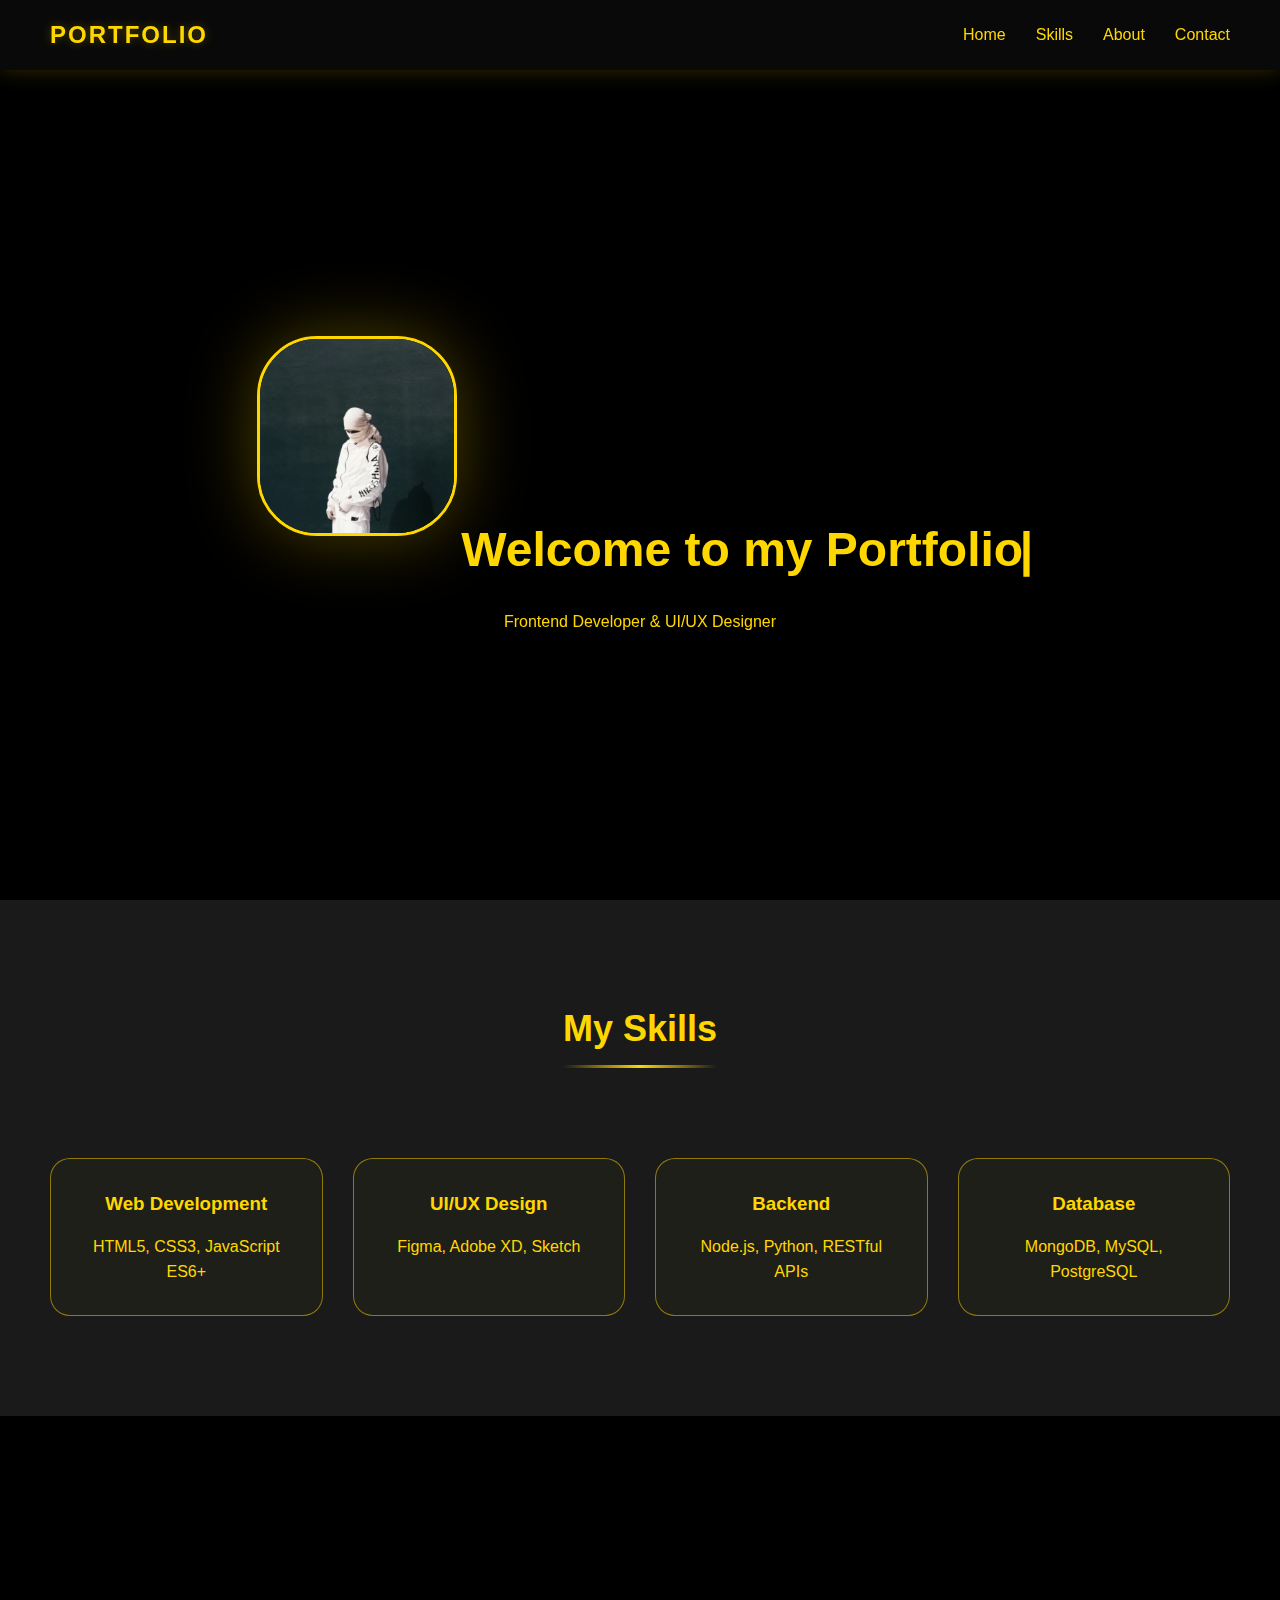
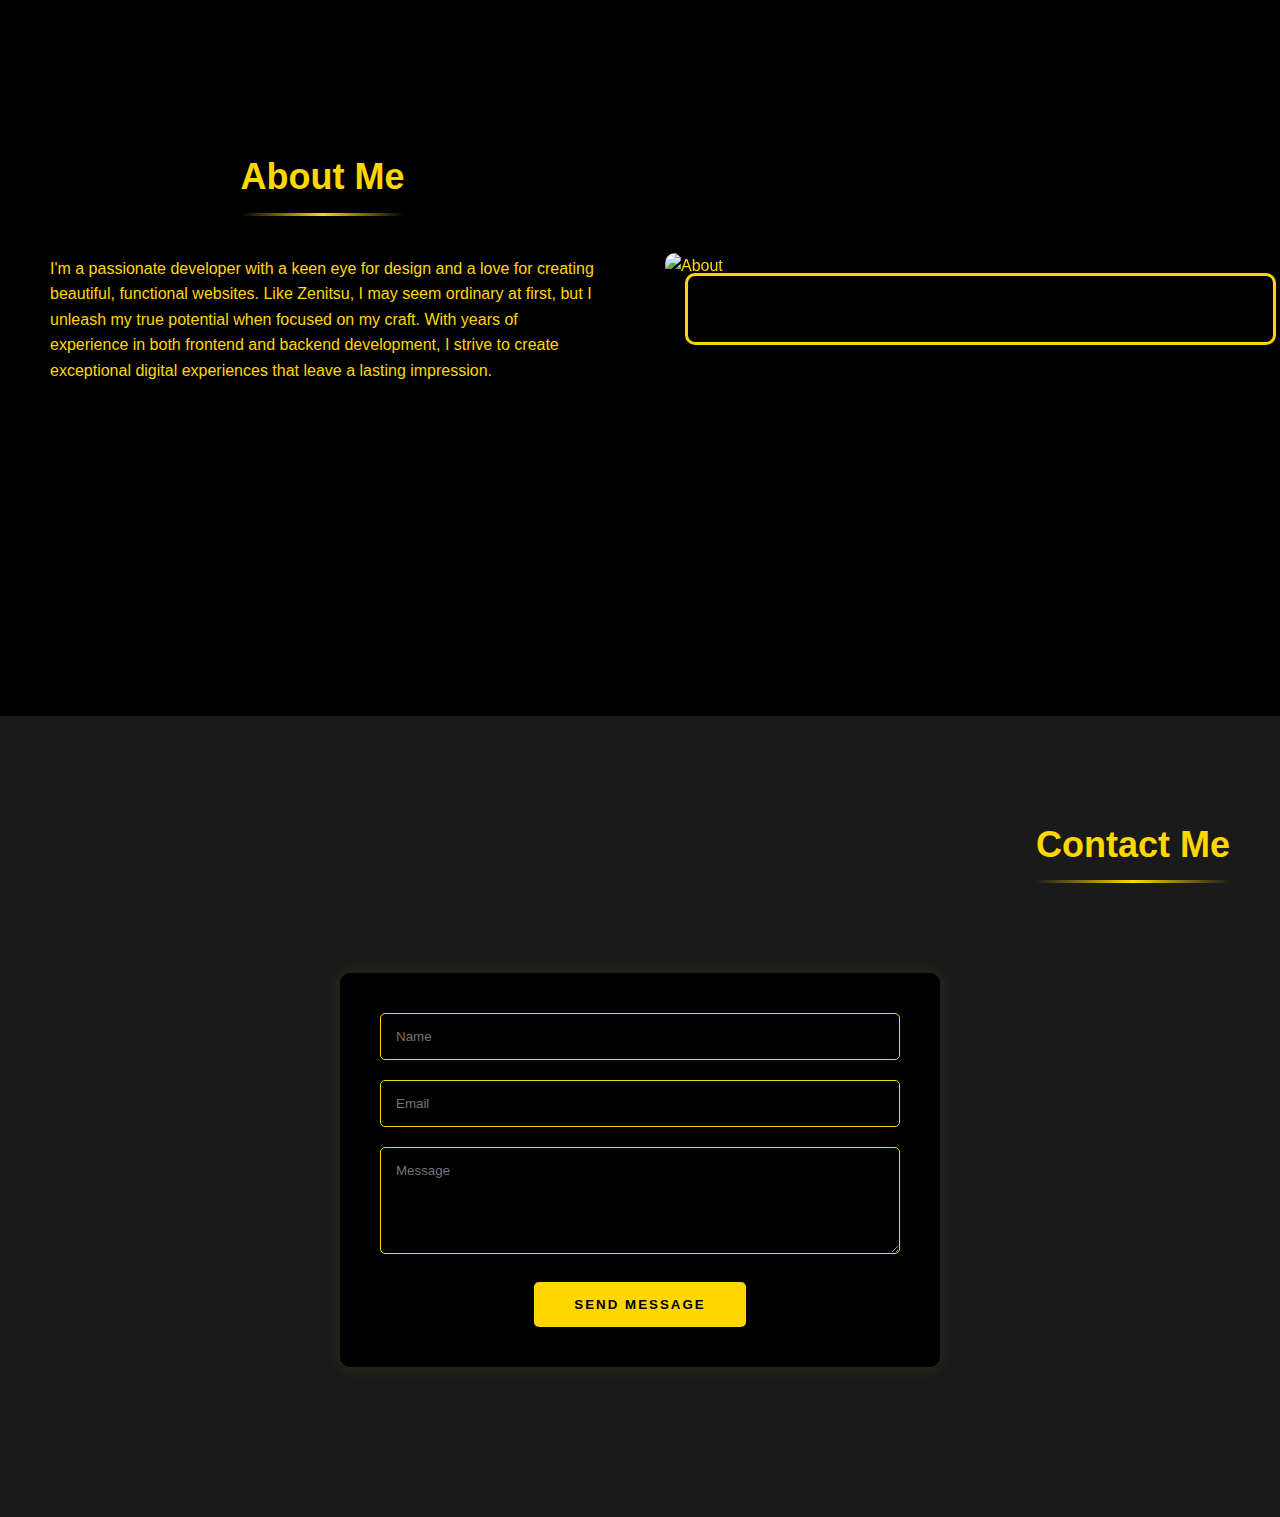
==== index.html @ c3252304 "Update index.html" ====
<!DOCTYPE html>
<html lang="en">
<head>
    <meta charset="UTF-8">
    <meta name="viewport" content="width=device-width, initial-scale=1.0">
    <title>Portfolio | Zenitsu Theme</title>
    <script src="https://cdnjs.cloudflare.com/ajax/libs/gsap/3.12.2/gsap.min.js"></script>
    <script src="https://cdnjs.cloudflare.com/ajax/libs/gsap/3.12.2/ScrollTrigger.min.js"></script>
    <link rel="stylesheet" href="styles.css">
</head>
<body>
    <div class="lightning"></div>
    <div class="particles" id="particles"></div>

    <header>
        <div class="logo">Portfolio</div>
        <nav>
            <a href="#home">Home</a>
            <a href="#skills">Skills</a>
            <a href="#about">About</a>
            <a href="#contact">Contact</a>
        </nav>
    </header>

    <section class="hero" id="home">
        <div class="hero-content">
            <img src="./assets/images/icon.jpg" alt="Profile" class="profile-img">
            <h1 class="typewriter">Welcome to my Portfolio</h1>
            <p>Frontend Developer & UI/UX Designer</p>
        </div>
    </section>

    <section class="skills" id="skills">
        <h2 class="section-title">My Skills</h2>
        <div class="skills-grid">
            <div class="skill-card">
                <h3>Web Development</h3>
                <p>HTML5, CSS3, JavaScript ES6+</p>
            </div>
            <div class="skill-card">
                <h3>UI/UX Design</h3>
                <p>Figma, Adobe XD, Sketch</p>
            </div>
            <div class="skill-card">
                <h3>Backend</h3>
                <p>Node.js, Python, RESTful APIs</p>
            </div>
            <div class="skill-card">
                <h3>Database</h3>
                <p>MongoDB, MySQL, PostgreSQL</p>
            </div>
        </div>
    </section>

    <section class="about" id="about">
        <div class="about-content">
            <h2 class="section-title">About Me</h2>
            <p>I'm a passionate developer with a keen eye for design and a love for creating beautiful, functional websites. Like Zenitsu, I may seem ordinary at first, but I unleash my true potential when focused on my craft. With years of experience in both frontend and backend development, I strive to create exceptional digital experiences that leave a lasting impression.</p>
        </div>
        <div class="about-image">
            <img src="./assets/images/ZGIF.gif" alt="About">
        </div>
    </section>

    <section class="contact" id="contact">
        <h2 class="section-title">Contact Me</h2>
        <div class="contact-form">
            <input type="text" placeholder="Name" required>
            <input type="email" placeholder="Email" required>
            <textarea rows="5" placeholder="Message" required></textarea>
            <button type="submit">Send Message</button>
        </div>
    </section>
    <script src="script.js"></script>
</body>
</html>
---- styles.css ----
:root {
            --primary: #ffd700;
            --secondary: #ffb700;
            --dark: #1a1a1a;
            --darker: #000000;
        }

        * {
            margin: 0;
            padding: 0;
            box-sizing: border-box;
            font-family: 'Arial', sans-serif;
        }

        html {
            scroll-behavior: smooth;
        }

        body {
            background-color: var(--darker);
            color: var(--primary);
            overflow-x: hidden;
            line-height: 1.6;
        }

        /* Lightning effect */
        .lightning {
            position: fixed;
            top: 0;
            left: 0;
            width: 100%;
            height: 100%;
            background-color: rgba(255, 215, 0, 0.1);
            pointer-events: none;
            opacity: 0;
            z-index: 1000;
            animation: lightning 7s infinite;
        }

        @keyframes lightning {
            0%, 100% { opacity: 0; }
            0.1%, 0.3% { opacity: 0.3; }
            0.2% { opacity: 0.7; }
        }

        /* Header */
        header {
            height: 70px;
            padding: 0 50px;
            display: flex;
            align-items: center;
            justify-content: space-between;
            background-color: rgba(26, 26, 26, 0.35);
            position: fixed;
            width: 100%;
            z-index: 100;
            box-shadow: 0 0 20px rgba(255, 215, 0, 0.2);
            backdrop-filter: blur(10px);
        }

        .logo {
            font-size: 24px;
            font-weight: bold;
            text-transform: uppercase;
            letter-spacing: 2px;
            color: var(--primary);
            text-shadow: 0 0 10px rgba(255, 215, 0, 0.3);
        }

        nav {
            display: flex;
            gap: 30px;
        }

        nav a {
            color: var(--primary);
            text-decoration: none;
            position: relative;
            transition: 0.3s;
            font-weight: 500;
        }

        nav a::after {
            content: '';
            position: absolute;
            bottom: -5px;
            left: 0;
            width: 0;
            height: 2px;
            background-color: var(--primary);
            transition: 0.3s;
        }

        nav a:hover::after {
            width: 100%;
        }

        /* Hero Section */
        .hero {
            height: 100vh;
            display: flex;
            align-items: center;
            justify-content: center;
            position: relative;
            overflow: hidden;
            padding-top: 70px;
        }

        .hero-content {
            text-align: center;
            z-index: 2;
        }

        .profile-img {
            width: 200px;
            height: 200px;
            border-radius: 30%;
            border: 3px solid var(--primary);
            margin-bottom: 30px;
            animation: float 3s ease-in-out infinite;
            box-shadow: 0 0 70px rgba(255, 215, 0, 0.3);
        }

        @keyframes float {
            0%, 100% { transform: translateY(0); }
            50% { transform: translateY(-20px); }
        }

        .typewriter {
            font-size: 48px;
            margin-bottom: 20px;
            position: relative;
            display: inline-block;
        }

        .typewriter::after {
            content: '|';
            position: absolute;
            right: -10px;
            animation: blink 0.7s infinite;
        }

        @keyframes blink {
            0%, 100% { opacity: 1; }
            50% { opacity: 0; }
        }

        /* Skills Section */
        .skills {
            padding: 100px 50px;
            background-color: var(--dark);
            position: relative;
        }

        .section-title {
            text-align: center;
            font-size: 36px;
            margin-bottom: 50px;
            position: relative;
            display: inline-block;
            left: 50%;
            transform: translateX(-50%);
        }

        .section-title::after {
            content: '';
            position: absolute;
            bottom: -10px;
            left: 0;
            width: 100%;
            height: 3px;
            background: linear-gradient(90deg, transparent, var(--primary), transparent);
        }

        .skills-grid {
            display: grid;
            grid-template-columns: repeat(auto-fit, minmax(250px, 1fr));
            gap: 30px;
            margin-top: 50px;
        }

        .skill-card {
            background-color: #64641111;
            padding: 30px;
            border: 30px color #64111111;
            border-radius: 20px;
            text-align: center;
            transition: 0.3s;
            cursor: pointer;
            position: relative;
            overflow: hidden;
            border: 1px solid rgba(255, 215, 0, 0.50);
        }

        .skill-card::before {
            content: '';
            position: absolute;
            top: 0;
            left: -100%;
            width: 100%;
            height: 100%;
            background: linear-gradient(90deg, transparent, rgba(255, 215, 0, 0.2), transparent);
            transition: 0.5s;
        }

        .skill-card:hover::before {
            left: 100%;
        }

        .skill-card:hover {
            transform: translateY(-10px);
            box-shadow: 0 10px 20px rgba(255, 215, 0, 0.1);
        }

        .skill-card h3 {
            margin-bottom: 15px;
            color: var(--primary);
        }

        /* About Section */
        .about {
            padding: 100px 50px;
            display: flex;
            align-items: center;
            justify-content: space-between;
            gap: 50px;
            min-height: 100vh;
        }

        .about-content {
            flex: 1;
        }

        .about-image {
            flex: 1;
            position: relative;
            padding: 20px;
        }

        .about-image img {
            width: 100%;
            height: auto;
            position: relative;
            z-index: 2;
            border-radius: 10px;
        }

        .about-image::before {
            content: '';
            position: absolute;
            top: 40px;
            left: 40px;
            width: 100%;
            height: 100%;
            border: 3px solid var(--primary);
            border-radius: 10px;
            z-index: 1;
        }

        /* Contact Section */
        .contact {
            padding: 100px 50px;
            background-color: var(--dark);
            text-align: center;
            position: relative;
        }

        .contact-form {
            max-width: 600px;
            margin: 50px auto;
            background-color: var(--darker);
            padding: 40px;
            border-radius: 10px;
            box-shadow: 0 0 20px rgba(255, 215, 0, 0.1);
        }

        input, textarea {
            width: 100%;
            padding: 15px;
            margin-bottom: 20px;
            background-color: var(--darker);
            border: 1px solid var(--primary);
            color: var(--primary);
            border-radius: 5px;
            transition: 0.3s;
        }

        input:focus, textarea:focus {
            outline: none;
            border-color: var(--secondary);
            box-shadow: 0 0 10px rgba(255, 215, 0, 0.2);
        }

        button {
            padding: 15px 40px;
            background-color: var(--primary);
            color: var(--darker);
            border: none;
            border-radius: 5px;
            cursor: pointer;
            transition: 0.3s;
            font-weight: bold;
            text-transform: uppercase;
            letter-spacing: 2px;
            position: relative;
            overflow: hidden;
        }

        button::before {
            content: '';
            position: absolute;
            top: 0;
            left: -100%;
            width: 100%;
            height: 100%;
            background: linear-gradient(90deg, transparent, rgba(255, 255, 255, 0.2), transparent);
            transition: 0.5s;
        }

        button:hover::before {
            left: 100%;
        }

        button:hover {
            background-color: var(--secondary);
            transform: scale(1.05);
        }

        /* Particle effect */
        .particles {
            position: fixed;
            top: 0;
            left: 0;
            width: 100%;
            height: 100%;
            pointer-events: none;
            z-index: 1;
        }

        .particle {
            position: absolute;
            background-color: var(--primary);
            width: 2px;
            height: 2px;
            border-radius: 50%;
            animation: rise 15s infinite;
            opacity: 0;
        }

        @keyframes rise {
            0% {
                transform: translateY(100vh) scale(0);
                opacity: 0;
            }
            50% {
                opacity: 0.5;
            }
            100% {
                transform: translateY(-100vh) scale(1);
                opacity: 0;
            }
        }

        /* Responsive Design */
        @media (max-width: 768px) {
            .hero-content .typewriter {
                font-size: 32px;
            }

            .about {
                flex-direction: column;
                text-align: center;
            }

            .about-image::before {
                display: none;
            }

            nav {
                display: none;
            }

            .menu-btn {
                display: block;
            }
        }
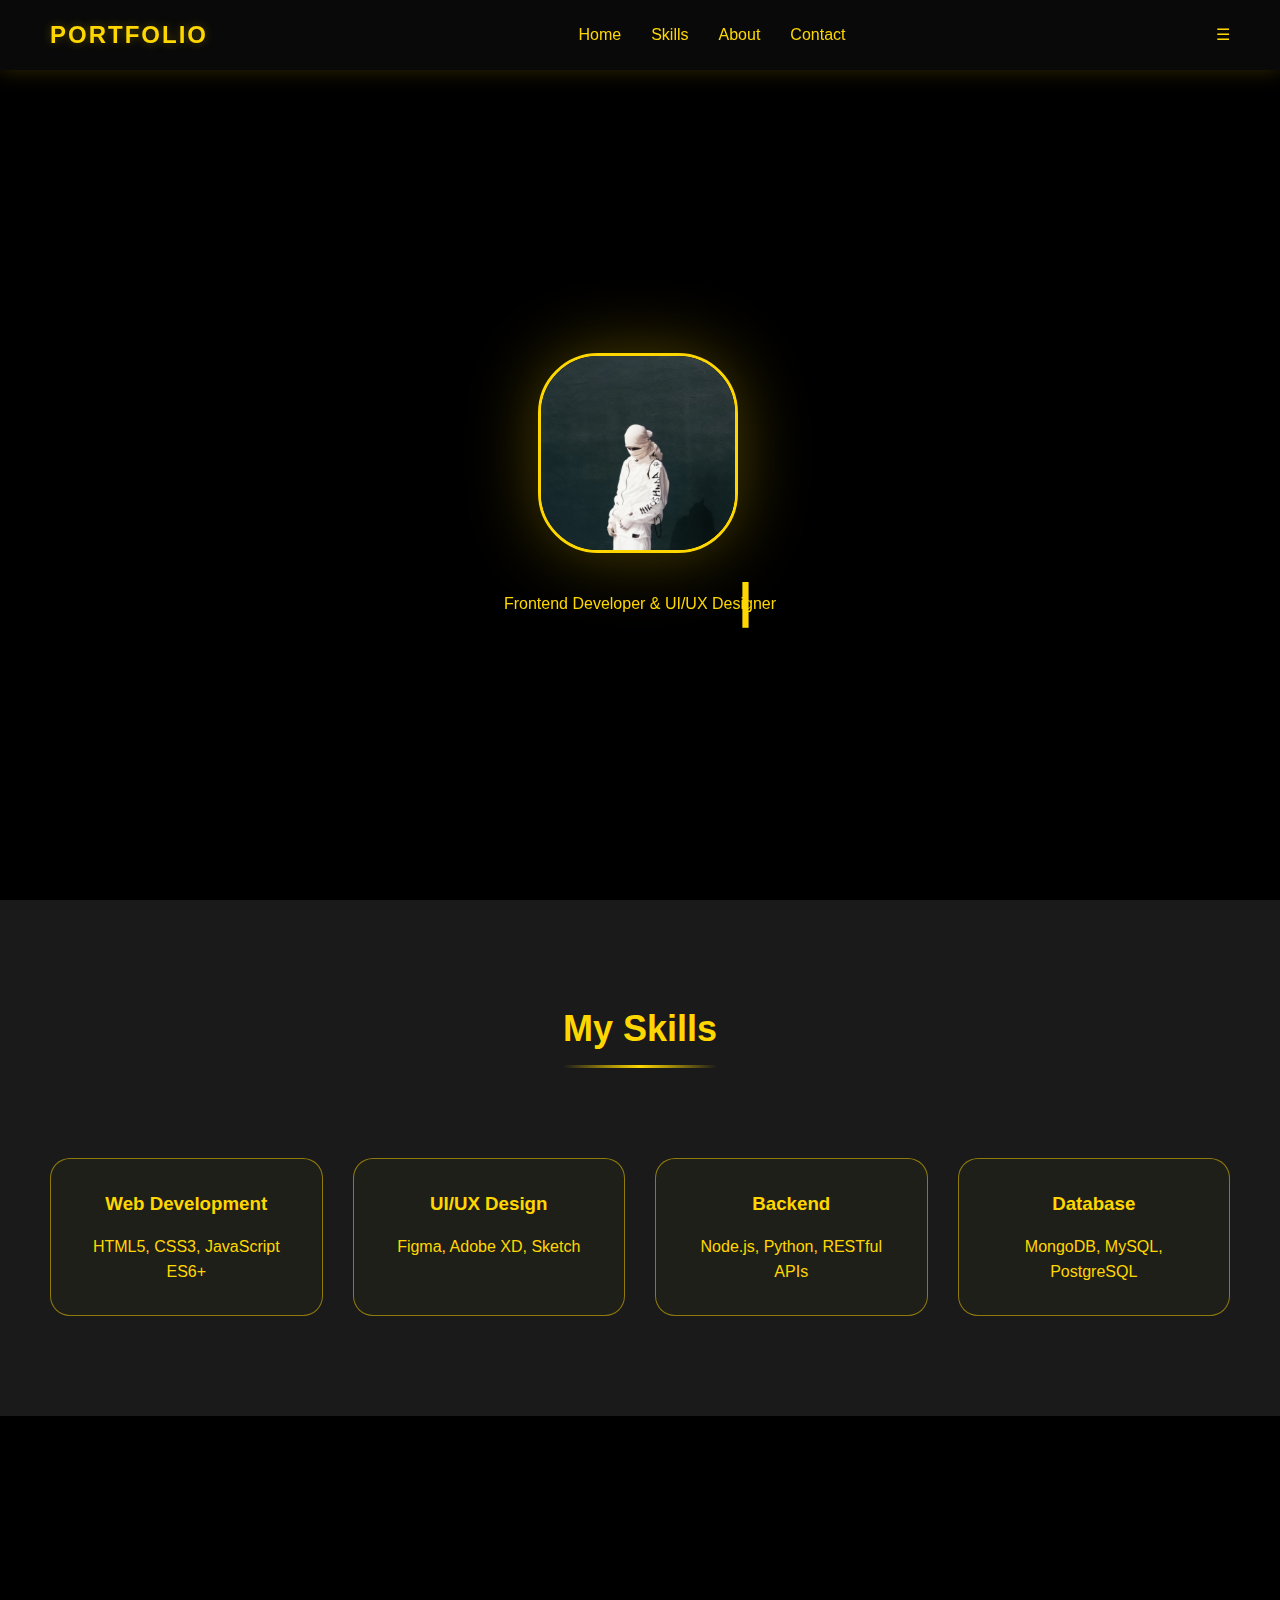
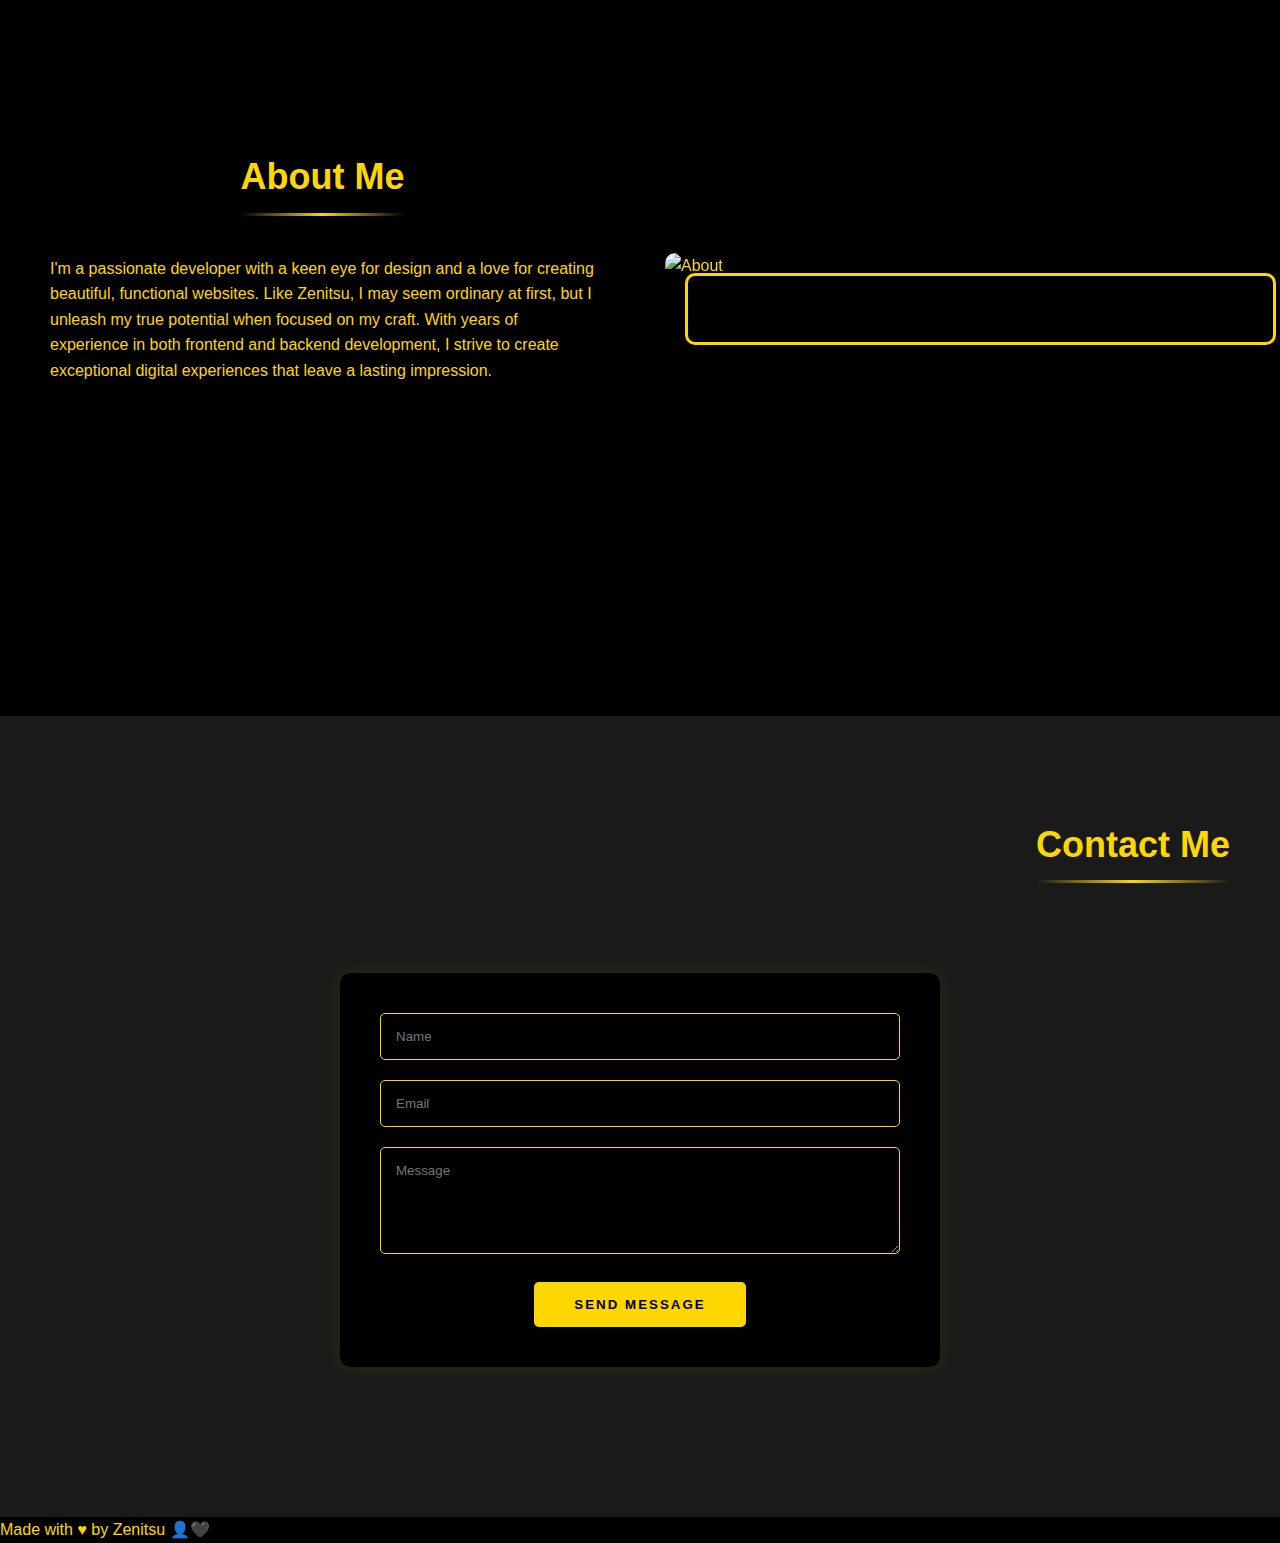
==== commit 510148a5: "Update index.html" ====
--- a/index.html
+++ b/index.html
@@ -20,12 +20,13 @@
             <a href="#about">About</a>
             <a href="#contact">Contact</a>
         </nav>
+        <div class="menu-btn">☰</div>
     </header>
 
     <section class="hero" id="home">
         <div class="hero-content">
             <img src="./assets/images/icon.jpg" alt="Profile" class="profile-img">
-            <h1 class="typewriter">Welcome to my Portfolio</h1>
+            <h1 class="typewriter"></h1>
             <p>Frontend Developer & UI/UX Designer</p>
         </div>
     </section>
@@ -64,13 +65,22 @@
 
     <section class="contact" id="contact">
         <h2 class="section-title">Contact Me</h2>
-        <div class="contact-form">
+        <form class="contact-form">
             <input type="text" placeholder="Name" required>
             <input type="email" placeholder="Email" required>
             <textarea rows="5" placeholder="Message" required></textarea>
             <button type="submit">Send Message</button>
-        </div>
+        </form>
     </section>
+    
+    <footer class="footer">
+    <div class="footer-content">
+        <span>Made with</span>
+        <span class="footer-heart">♥</span>
+        <span>by Zenitsu</span>
+        <span>👤🖤</span>
+    </div>
+</footer>
     <script src="script.js"></script>
 </body>
 </html>
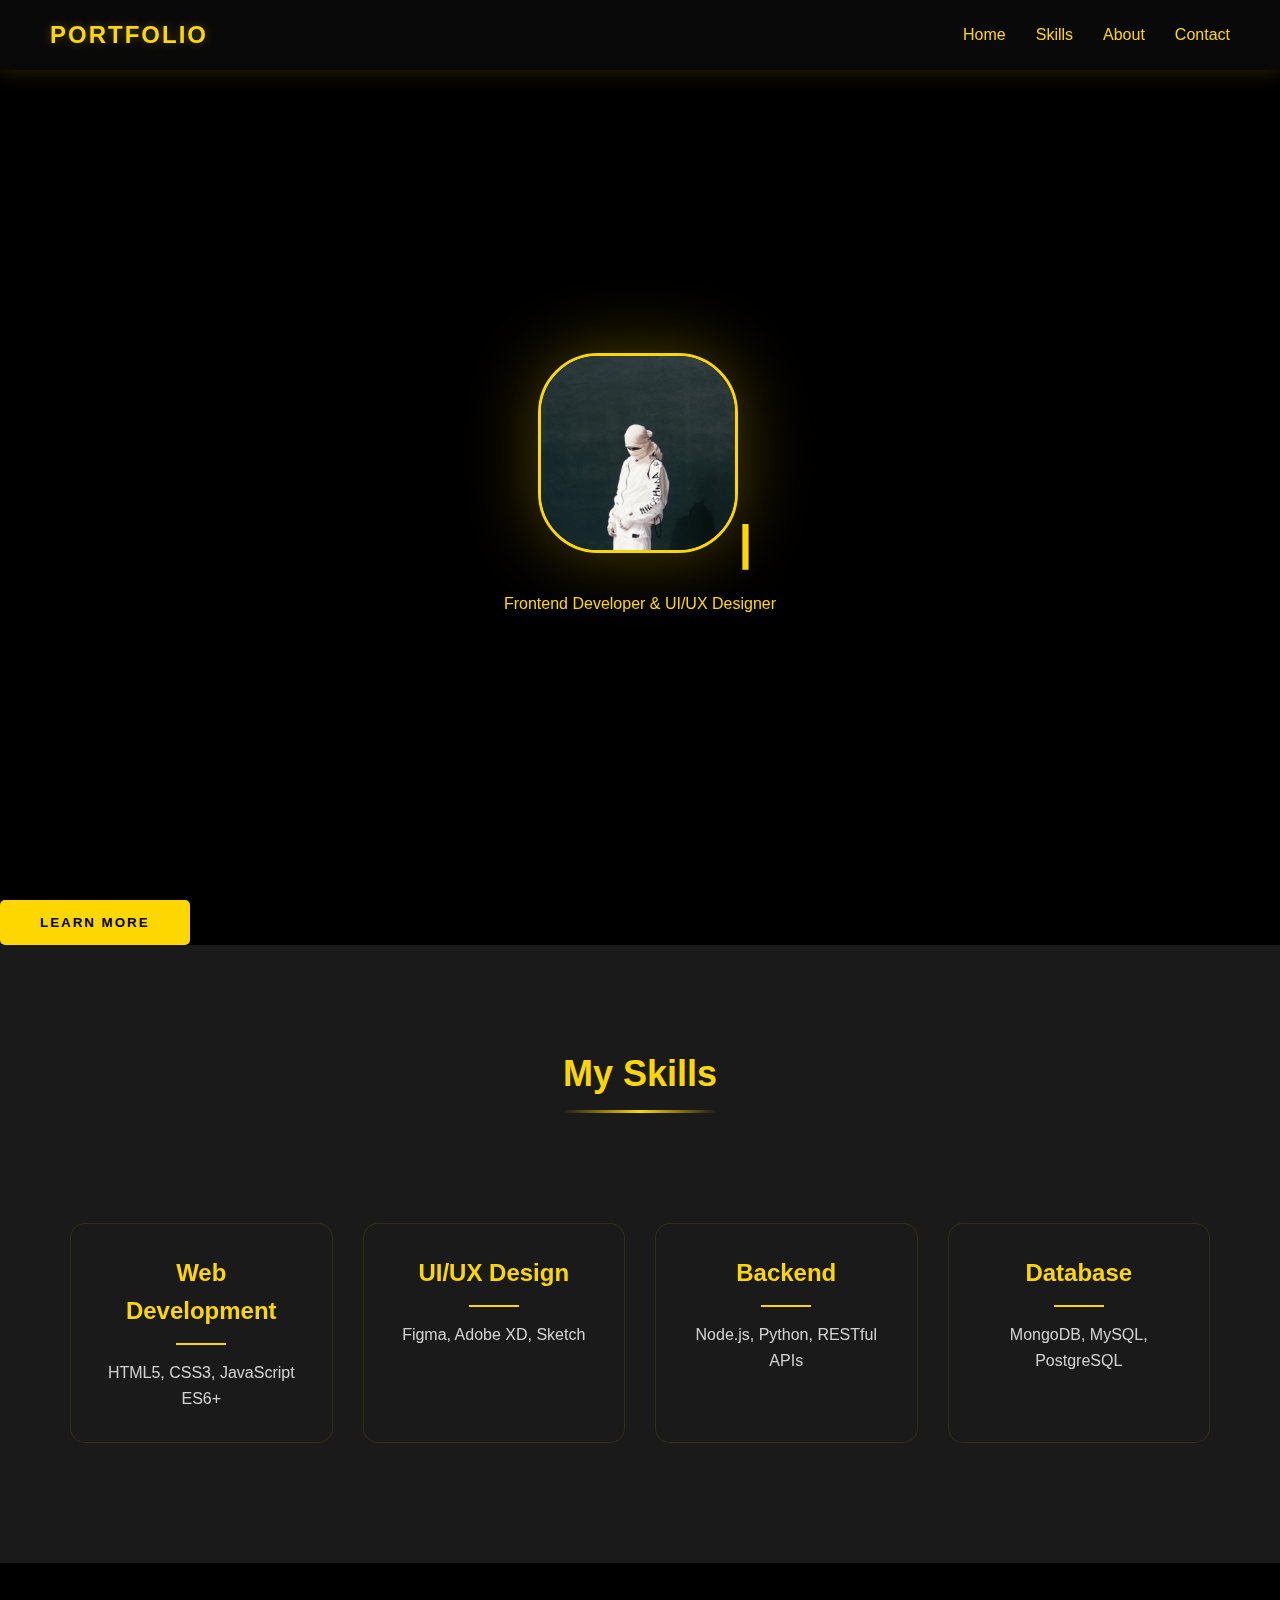
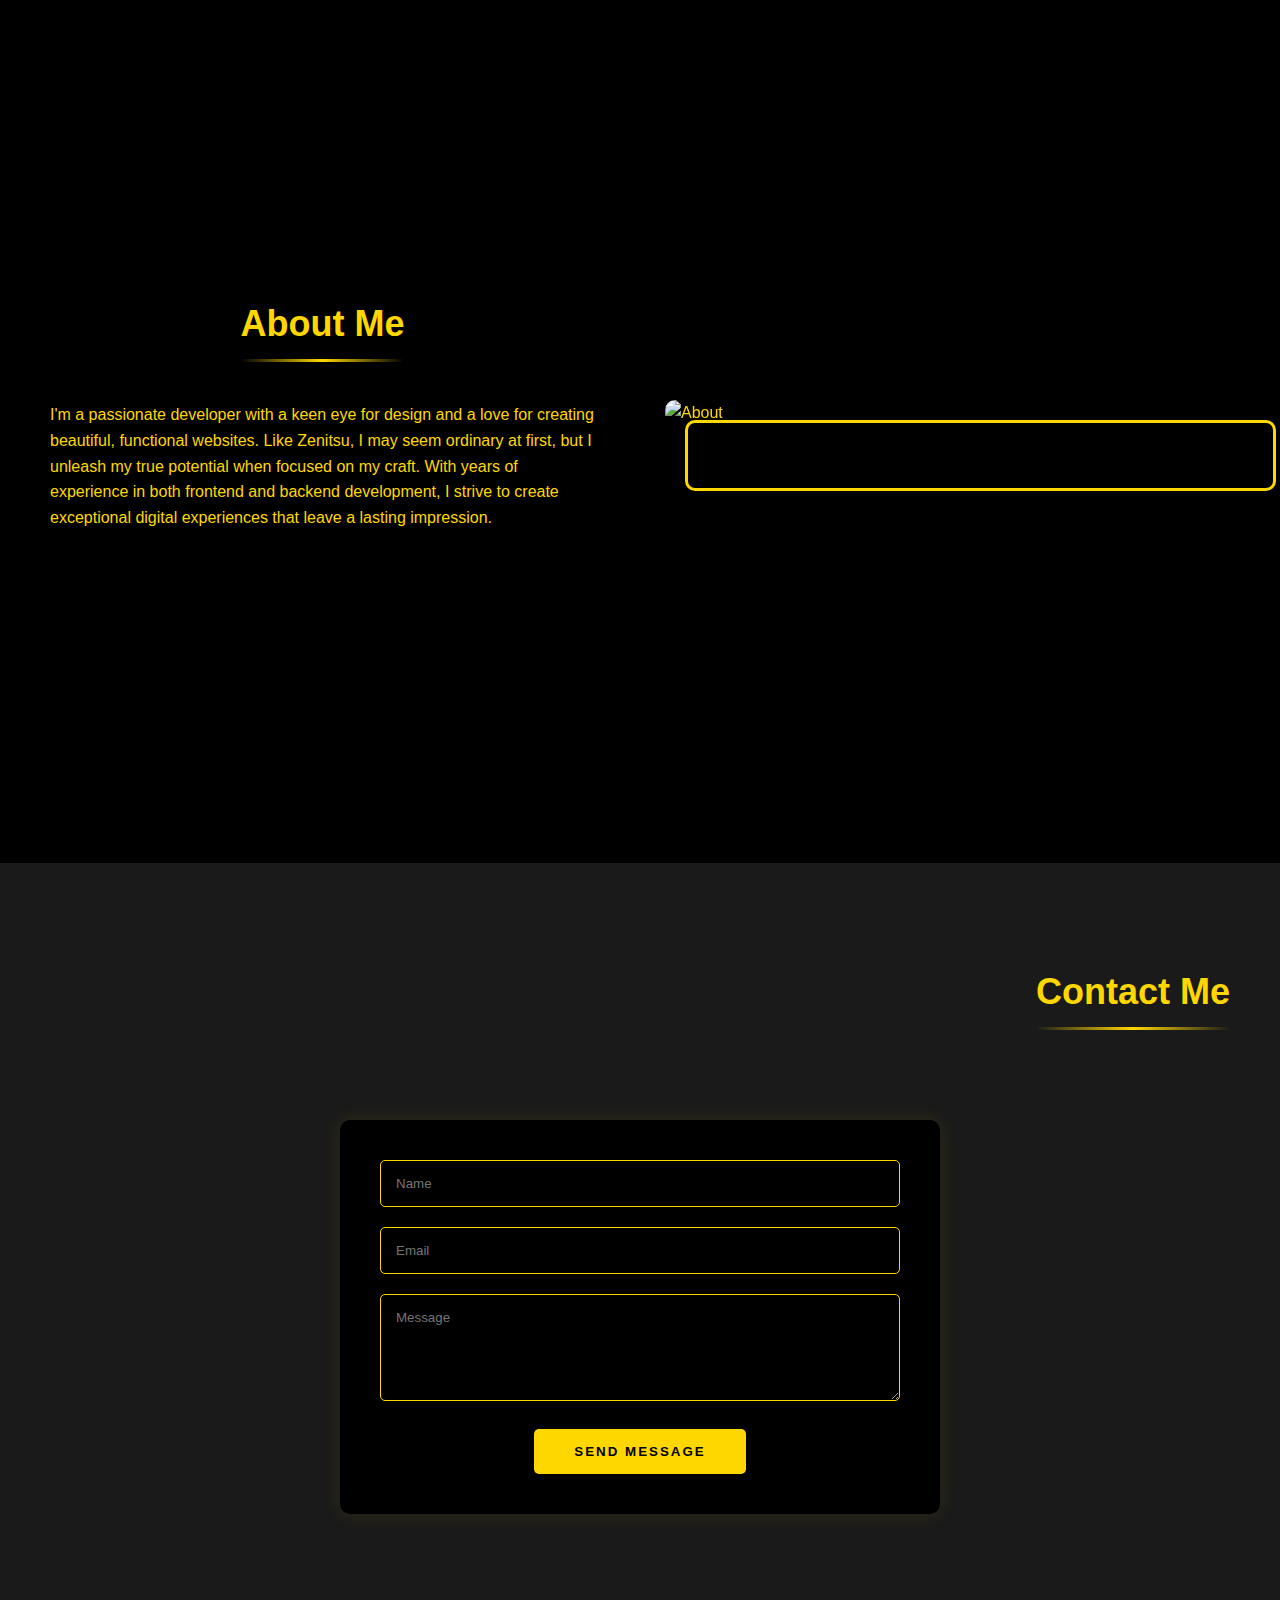
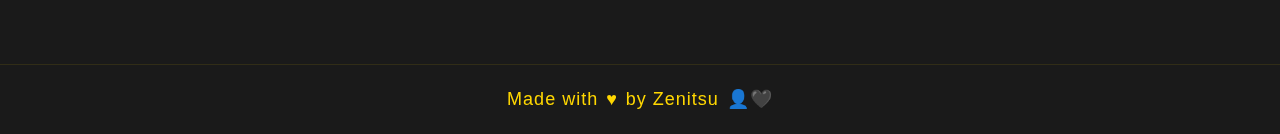
==== commit 35b6caa3: "Update index.html" ====
--- a/index.html
+++ b/index.html
@@ -30,6 +30,8 @@
             <p>Frontend Developer & UI/UX Designer</p>
         </div>
     </section>
+
+<button class="learn-more">Learn More</button>
 
     <section class="skills" id="skills">
         <h2 class="section-title">My Skills</h2>
--- a/styles.css
+++ b/styles.css
@@ -1,4 +1,4 @@
-:root {
+        :root {
             --primary: #ffd700;
             --secondary: #ffb700;
             --dark: #1a1a1a;
@@ -95,6 +95,14 @@
             width: 100%;
         }
 
+        /* Menu Button for Mobile */
+        .menu-btn {
+            display: none;
+            cursor: pointer;
+            font-size: 24px;
+            color: var(--primary);
+        }
+
         /* Hero Section */
         .hero {
             height: 100vh;
@@ -119,6 +127,7 @@
             margin-bottom: 30px;
             animation: float 3s ease-in-out infinite;
             box-shadow: 0 0 70px rgba(255, 215, 0, 0.3);
+            object-fit: cover;
         }
 
         @keyframes float {
@@ -131,6 +140,7 @@
             margin-bottom: 20px;
             position: relative;
             display: inline-block;
+            min-height: 58px;
         }
 
         .typewriter::after {
@@ -172,50 +182,109 @@
             background: linear-gradient(90deg, transparent, var(--primary), transparent);
         }
 
-        .skills-grid {
-            display: grid;
-            grid-template-columns: repeat(auto-fit, minmax(250px, 1fr));
-            gap: 30px;
-            margin-top: 50px;
-        }
-
-        .skill-card {
-            background-color: #64641111;
-            padding: 30px;
-            border: 30px color #64111111;
-            border-radius: 20px;
-            text-align: center;
-            transition: 0.3s;
-            cursor: pointer;
-            position: relative;
-            overflow: hidden;
-            border: 1px solid rgba(255, 215, 0, 0.50);
-        }
-
-        .skill-card::before {
-            content: '';
-            position: absolute;
-            top: 0;
-            left: -100%;
-            width: 100%;
-            height: 100%;
-            background: linear-gradient(90deg, transparent, rgba(255, 215, 0, 0.2), transparent);
-            transition: 0.5s;
-        }
-
-        .skill-card:hover::before {
-            left: 100%;
-        }
-
-        .skill-card:hover {
-            transform: translateY(-10px);
-            box-shadow: 0 10px 20px rgba(255, 215, 0, 0.1);
-        }
-
-        .skill-card h3 {
-            margin-bottom: 15px;
-            color: var(--primary);
-        }
+/* Replace the existing skill cards CSS with this updated version */
+
+.skills-grid {
+    display: grid;
+    grid-template-columns: repeat(auto-fit, minmax(250px, 1fr));
+    gap: 30px;
+    margin-top: 50px;
+    padding: 20px;
+}
+
+.skill-card {
+    background-color: rgba(26, 26, 26, 0.5);
+    padding: 30px;
+    border-radius: 15px;
+    text-align: center;
+    transition: all 0.3s ease;
+    cursor: pointer;
+    position: relative;
+    overflow: hidden;
+    border: 1px solid rgba(255, 215, 0, 0.1);
+    backdrop-filter: blur(5px);
+}
+
+.skill-card::before {
+    content: '';
+    position: absolute;
+    top: 0;
+    left: -100%;
+    width: 100%;
+    height: 100%;
+    background: linear-gradient(
+        90deg,
+        transparent,
+        rgba(255, 215, 0, 0.2),
+        transparent
+    );
+    transition: 0.5s;
+}
+
+.skill-card:hover {
+    transform: translateY(-10px);
+    border-color: var(--primary);
+    box-shadow: 0 10px 20px rgba(255, 215, 0, 0.1),
+                0 0 20px rgba(255, 215, 0, 0.1);
+}
+
+.skill-card:hover::before {
+    left: 100%;
+}
+
+.skill-card h3 {
+    margin-bottom: 15px;
+    color: var(--primary);
+    font-size: 24px;
+    font-weight: bold;
+    position: relative;
+    padding-bottom: 15px;
+}
+
+.skill-card h3::after {
+    content: '';
+    position: absolute;
+    bottom: 0;
+    left: 50%;
+    transform: translateX(-50%);
+    width: 50px;
+    height: 2px;
+    background: var(--primary);
+    transition: width 0.3s ease;
+}
+
+.skill-card:hover h3::after {
+    width: 80px;
+}
+
+.skill-card p {
+    color: #fff;
+    opacity: 0.8;
+    font-size: 16px;
+    line-height: 1.6;
+    margin-top: 10px;
+    transition: opacity 0.3s ease;
+}
+
+.skill-card:hover p {
+    opacity: 1;
+}
+
+/* Add this if you want to improve the spacing in mobile views */
+@media (max-width: 768px) {
+    .skills-grid {
+        padding: 10px;
+        gap: 20px;
+    }
+    
+    .skill-card {
+        padding: 20px;
+    }
+    
+    .skill-card h3 {
+        font-size: 20px;
+    }
+}
 
         /* About Section */
         .about {
@@ -360,16 +429,75 @@
                 opacity: 0;
             }
         }
+        
+        .footer {
+    background-color: var(--dark);
+    padding: 20px 0;
+    text-align: center;
+    position: relative;
+    overflow: hidden;
+    border-top: 1px solid rgba(255, 215, 0, 0.1);
+}
+
+.footer-content {
+    position: relative;
+    z-index: 2;
+    color: var(--primary);
+    font-size: 18px;
+    font-weight: 500;
+    letter-spacing: 1px;
+    display: flex;
+    align-items: center;
+    justify-content: center;
+    gap: 8px;
+}
+
+.footer-content span {
+    display: inline-block;
+}
+
+.footer-heart {
+    color: var(--primary);
+    animation: pulse 1.5s infinite;
+}
+
+@keyframes pulse {
+    0% { transform: scale(1); }
+    50% { transform: scale(1.2); }
+    100% { transform: scale(1); }
+}
+
+.footer::before {
+    content: '';
+    position: absolute;
+    top: 0;
+    left: -100%;
+    width: 100%;
+    height: 2px;
+    background: linear-gradient(90deg, transparent, var(--primary), transparent);
+    animation: footerGlow 5s linear infinite;
+}
+
+@keyframes footerGlow {
+    0% { left: -100%; }
+    100% { left: 100%; }
+}
 
         /* Responsive Design */
         @media (max-width: 768px) {
+            header {
+                padding: 0 20px;
+            }
+
             .hero-content .typewriter {
                 font-size: 32px;
+                min-height: 42px;
             }
 
             .about {
                 flex-direction: column;
                 text-align: center;
+                padding: 50px 20px;
             }
 
             .about-image::before {
@@ -383,4 +511,12 @@
             .menu-btn {
                 display: block;
             }
-        }
+
+            .skills, .contact {
+                padding: 50px 20px;
+            }
+
+            .section-title {
+                font-size: 28px;
+            }
+        }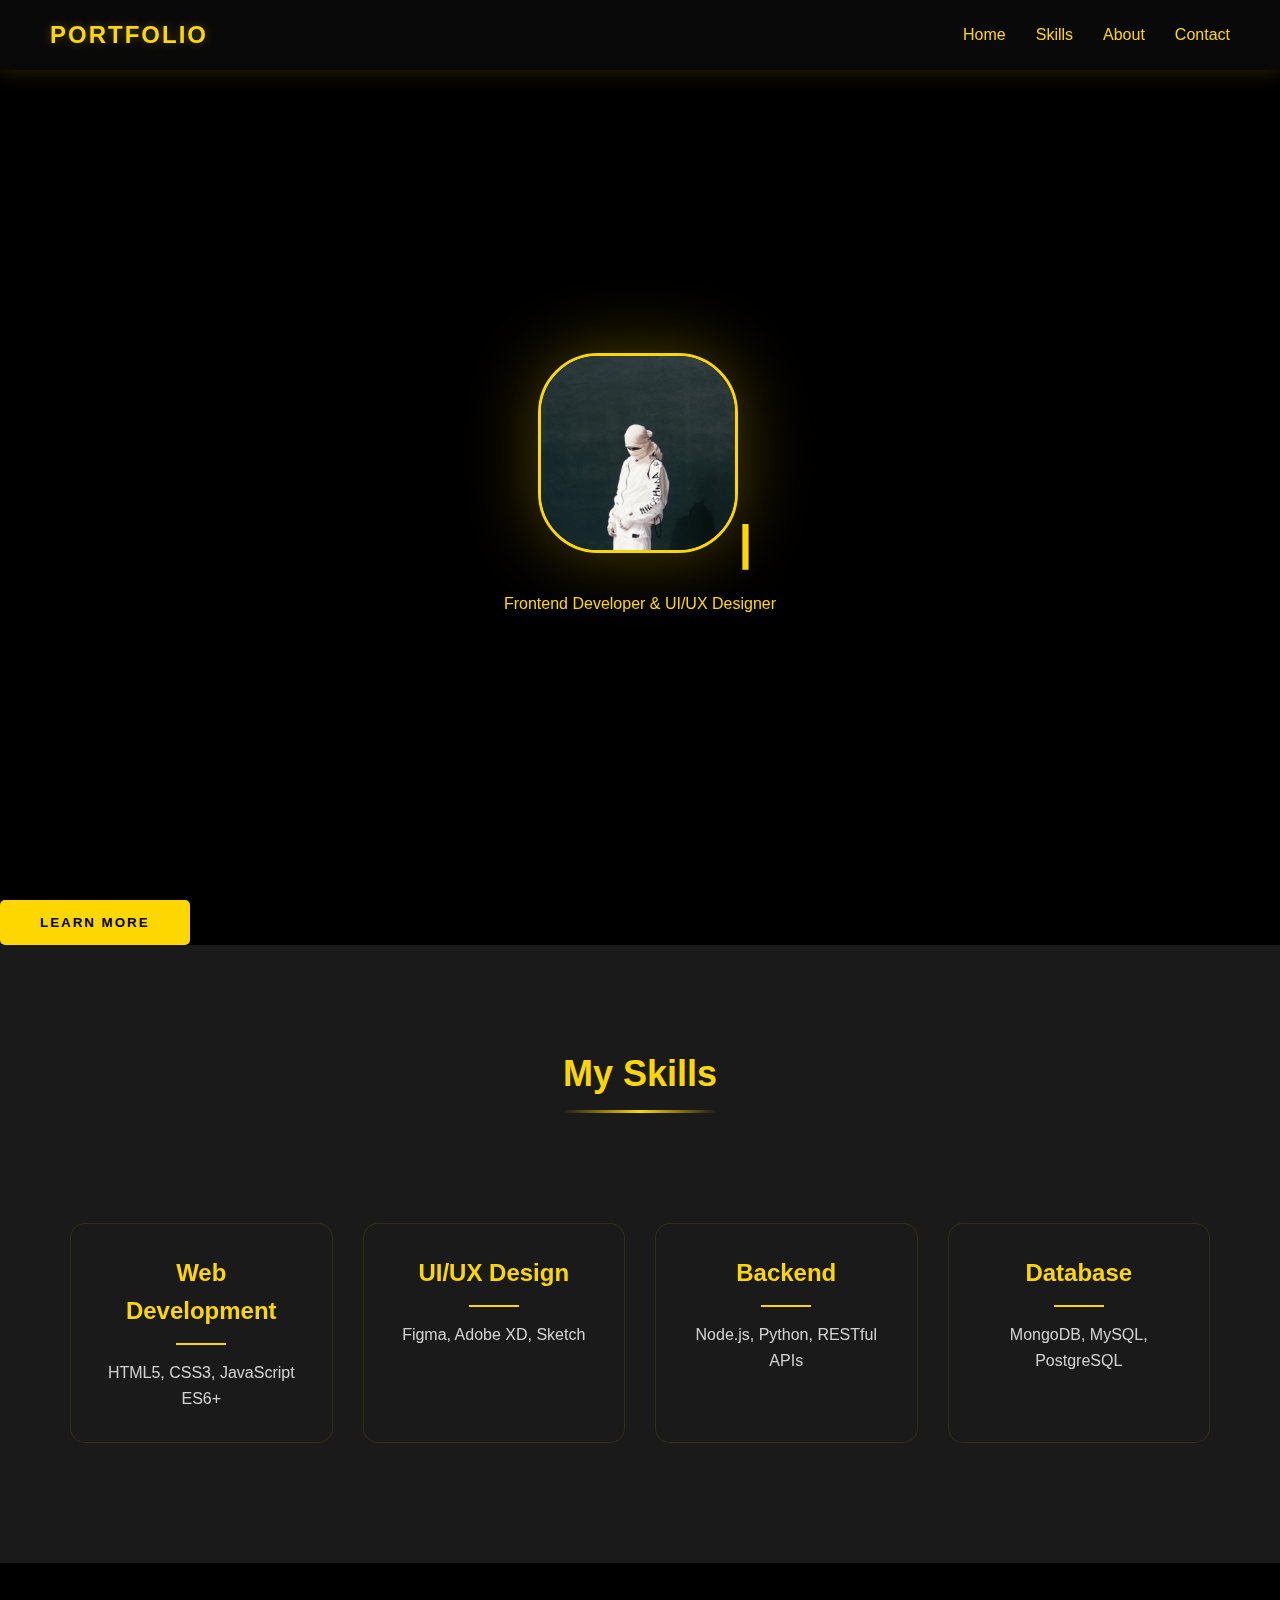
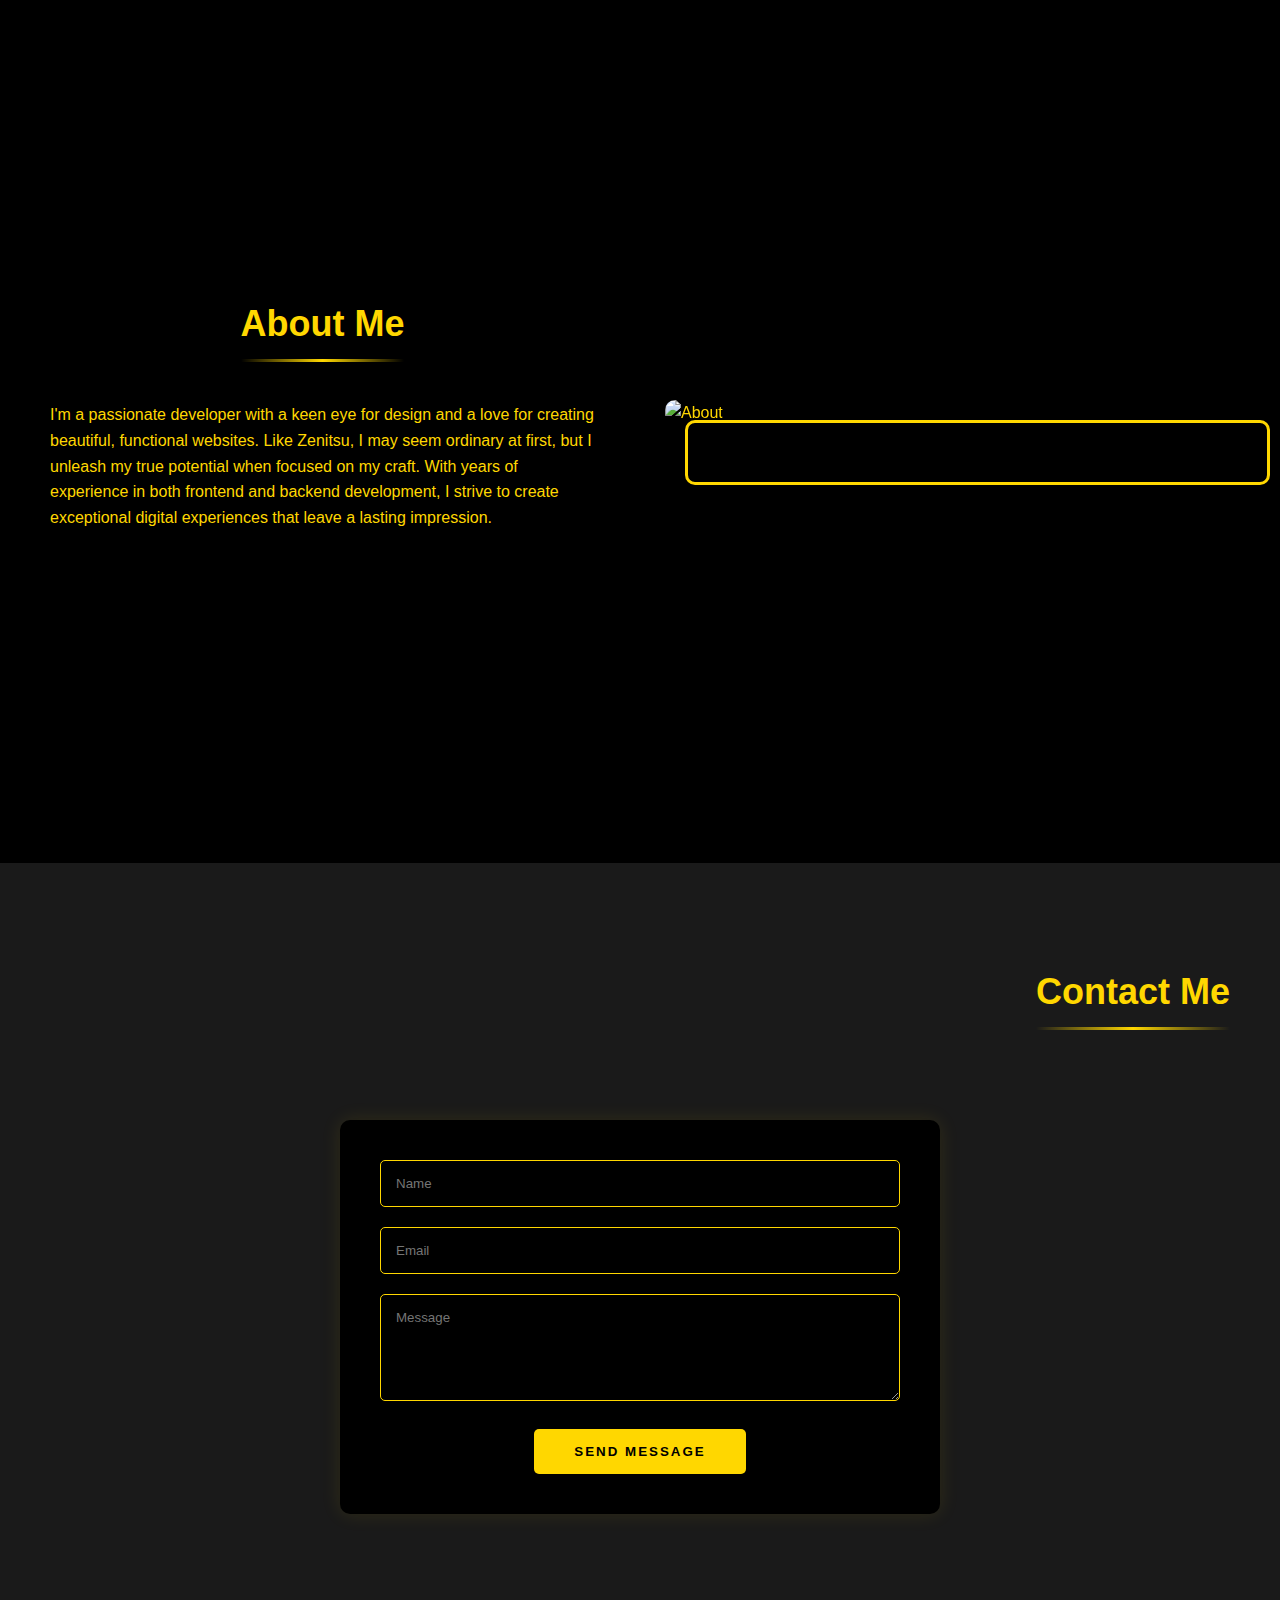
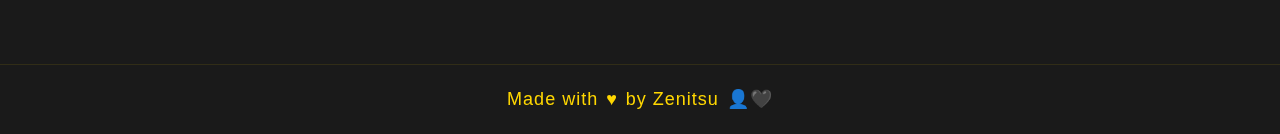
==== commit 644ae6e3: "Update index.html" ====
--- a/index.html
+++ b/index.html
@@ -31,7 +31,7 @@
         </div>
     </section>
 
-<button class="learn-more">Learn More</button>
+<button href="Link-in-shi.html" class="learn-more">Learn More</button>
 
     <section class="skills" id="skills">
         <h2 class="section-title">My Skills</h2>
--- a/styles.css
+++ b/styles.css
@@ -1,14 +1,26 @@
+@import url('https://fonts.googleapis.com/css?family=Rubik:700&display=swap');
+
         :root {
             --primary: #ffd700;
             --secondary: #ffb700;
             --dark: #1a1a1a;
             --darker: #000000;
+$bg: #fff;
+$text: #382b22;
+$light-pink: #fff0f0;
+$pink: #ffe9e9;
+$dark-pink: #f9c4d2;
+$pink-border: #b18597;
+$pink-shadow: #ffe3e2;
         }
 
         * {
             margin: 0;
             padding: 0;
             box-sizing: border-box;
+  &::before, &::after {
+    box-sizing: border-box;
+  }
             font-family: 'Arial', sans-serif;
         }
 
@@ -181,6 +193,60 @@
             height: 3px;
             background: linear-gradient(90deg, transparent, var(--primary), transparent);
         }
+
+  .button {
+  position: relative;
+  display: inline-block;
+  cursor: pointer;
+  outline: none;
+  border: 0;
+  vertical-align: middle;
+  text-decoration: none;
+  font-size: inherit;
+  font-family: inherit;
+  &.learn-more {
+    font-weight: 600;
+    color: $text;
+    text-transform: uppercase;
+    padding: 1.25em 2em;
+    background: $light-pink;
+    border: 2px solid $pink-border;
+    border-radius: 0.75em;
+    transform-style: preserve-3d;
+    transition: transform 150ms cubic-bezier(0, 0, 0.58, 1), background 150ms cubic-bezier(0, 0, 0.58, 1);
+    &::before {
+      position: absolute;
+      content: '';
+      width: 100%;
+      height: 100%;
+      top: 0;
+      left: 0;
+      right: 0;
+      bottom: 0;
+      background: $dark-pink;
+      border-radius: inherit;
+      box-shadow: 0 0 0 2px $pink-border, 0 0.625em 0 0 $pink-shadow;
+      transform: translate3d(0, 0.75em, -1em);
+      transition: transform 150ms cubic-bezier(0, 0, 0.58, 1), box-shadow 150ms cubic-bezier(0, 0, 0.58, 1);
+    }
+    &:hover {
+      background: $pink;
+      transform: translate(0, 0.25em);
+      &::before {
+        box-shadow: 0 0 0 2px $pink-border, 0 0.5em 0 0 $pink-shadow;
+        transform: translate3d(0, 0.5em, -1em);
+      }
+    }
+    &:active {
+      background: $pink;
+      transform: translate(0em, 0.75em);
+      &::before {
+        box-shadow: 0 0 0 2px $pink-border, 0 0 $pink-shadow;
+        transform: translate3d(0, 0, -1em);
+      }
+    }
+  }
+}
 
 /* Replace the existing skill cards CSS with this updated version */
 
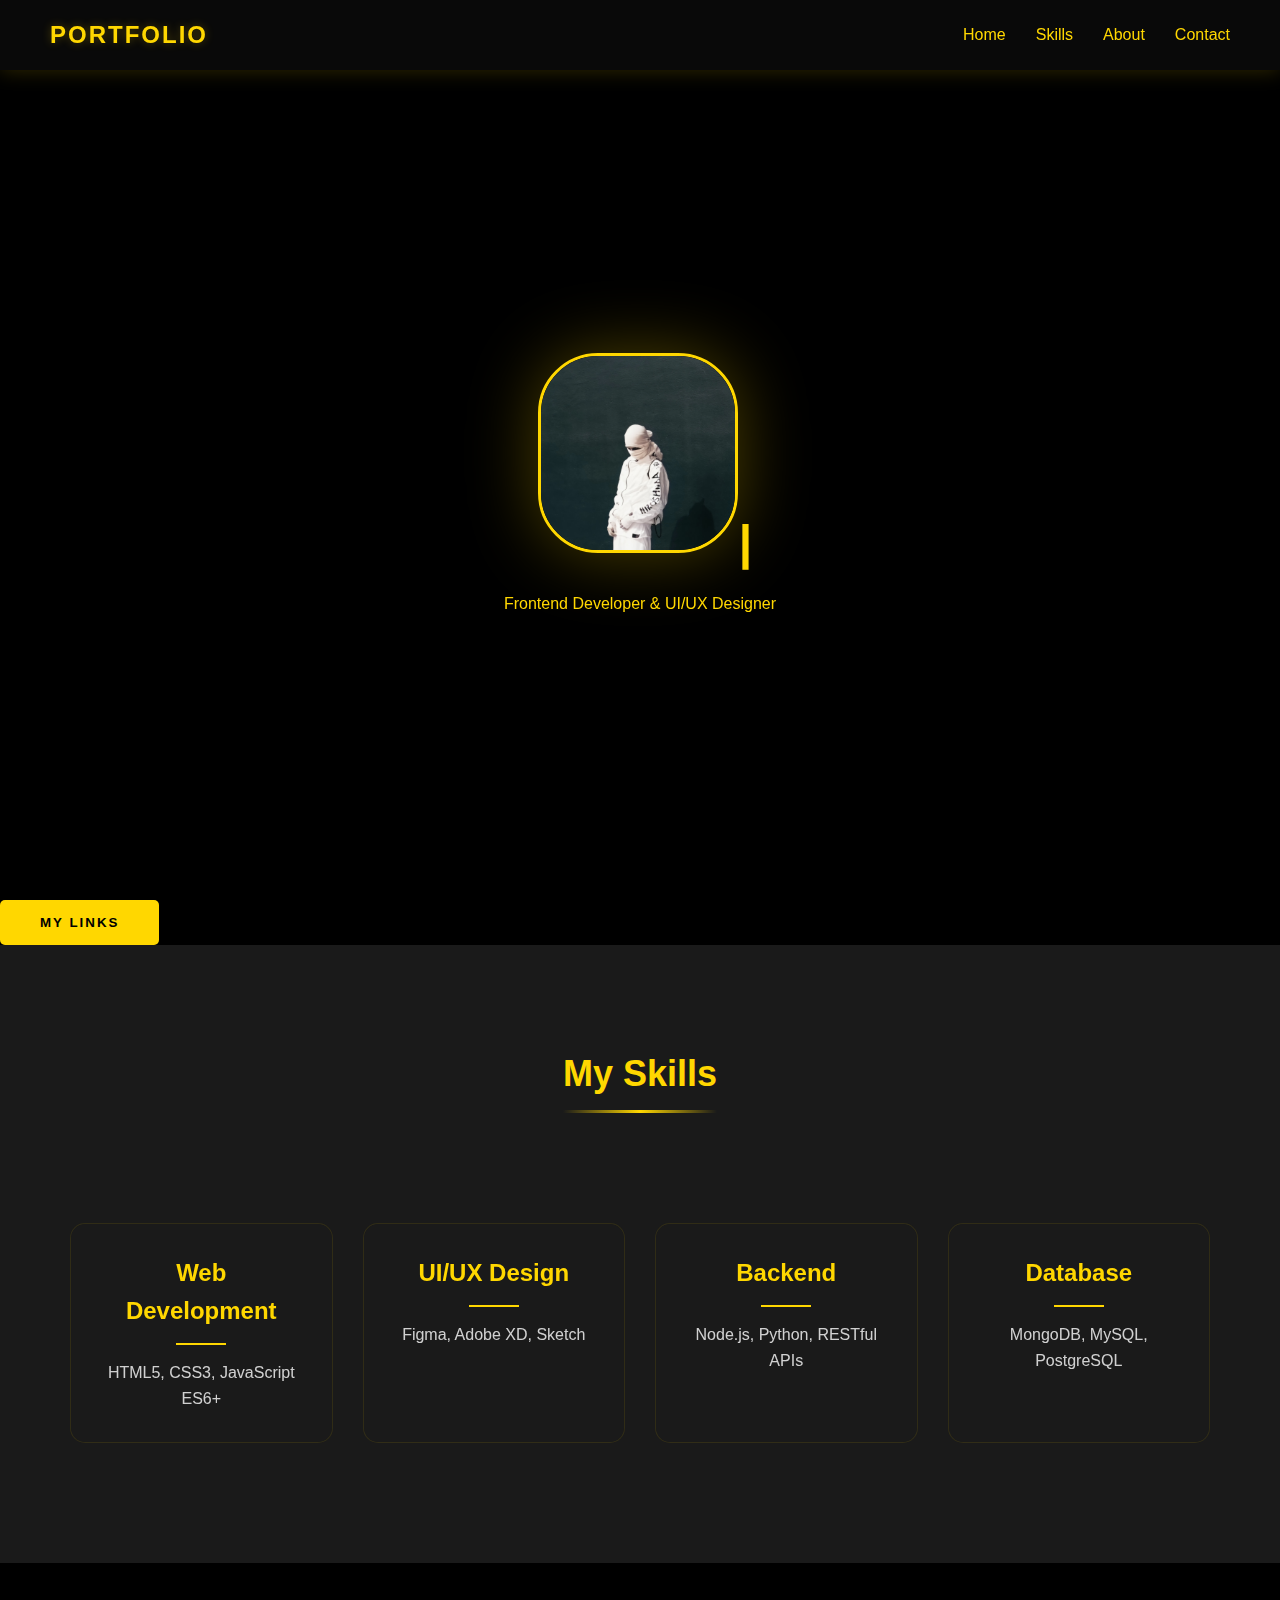
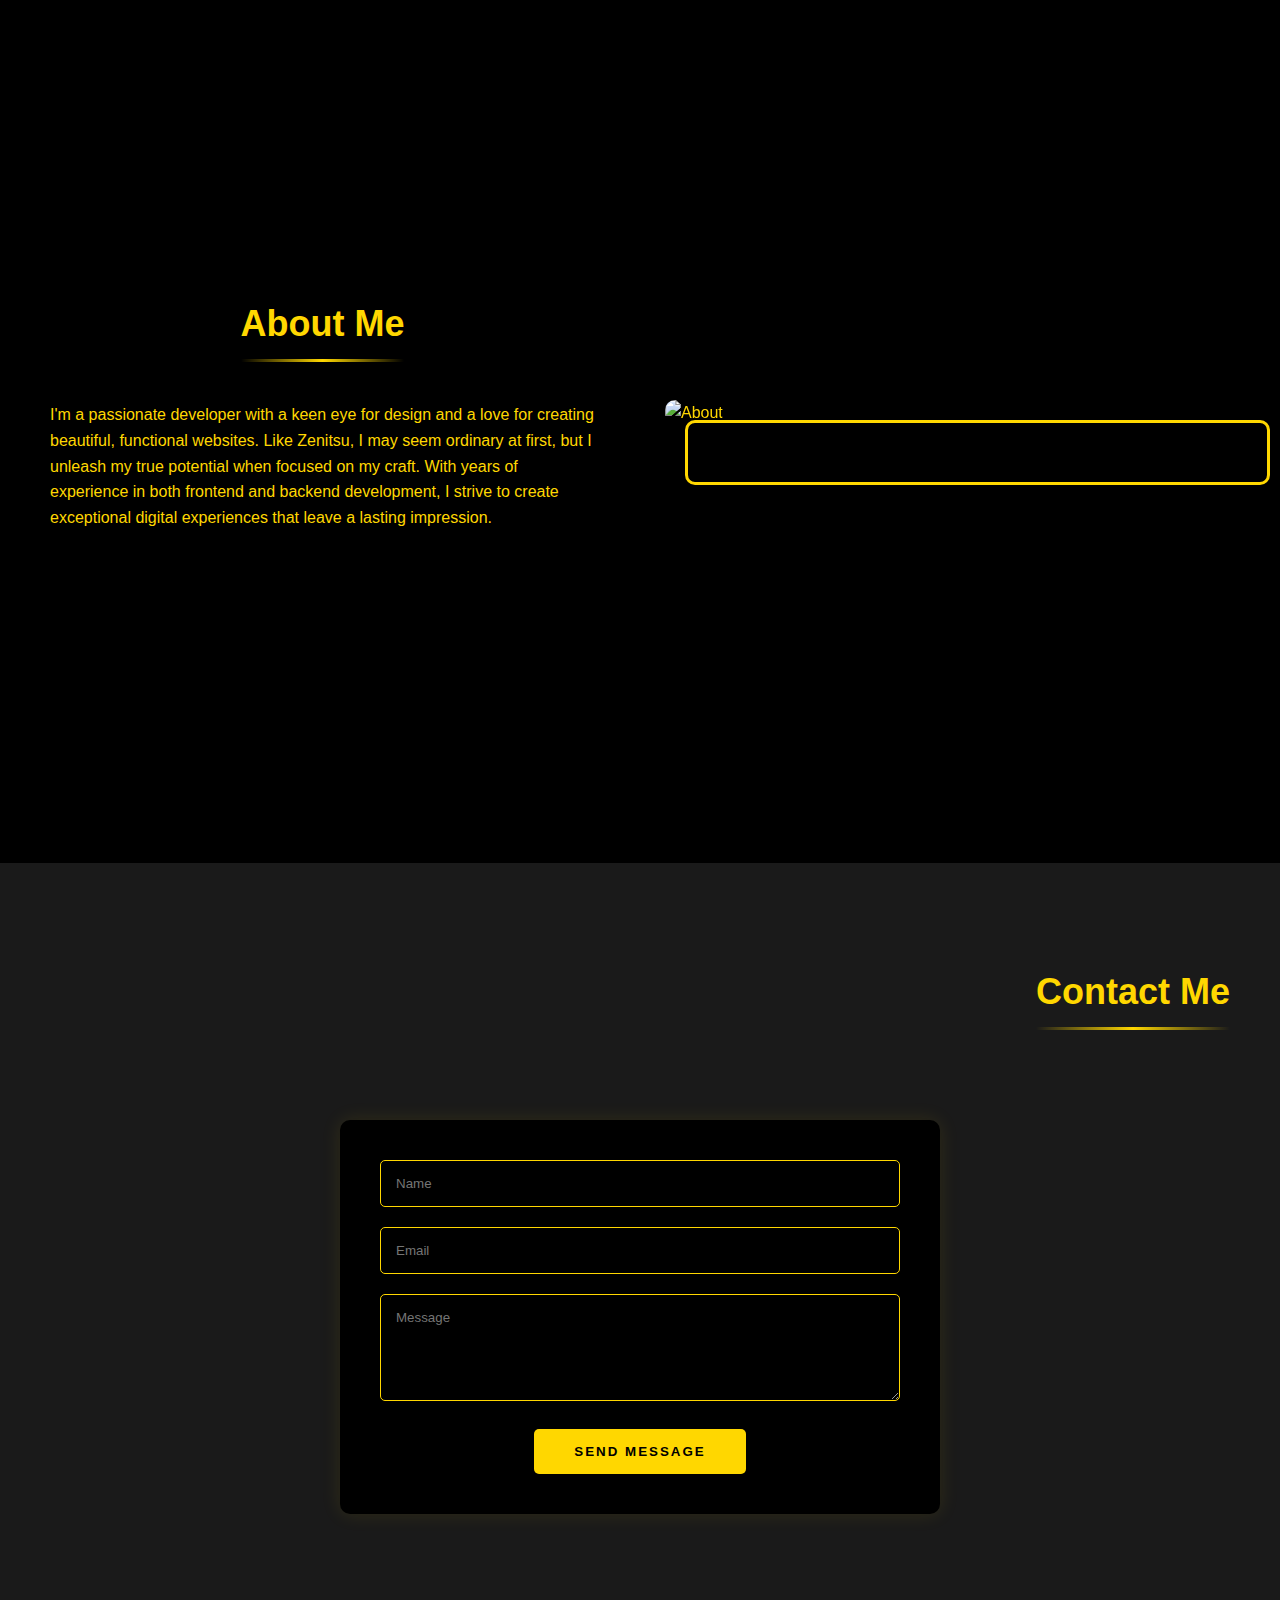
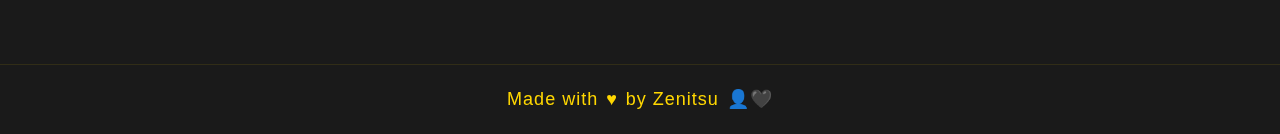
==== commit 982d291b: "Update index.html" ====
--- a/index.html
+++ b/index.html
@@ -31,7 +31,7 @@
         </div>
     </section>
 
-<button href="Link-in-shi.html" class="learn-more">Learn More</button>
+<button href="Link-in-shi.html" class="learn-more">My Links</button>
 
     <section class="skills" id="skills">
         <h2 class="section-title">My Skills</h2>
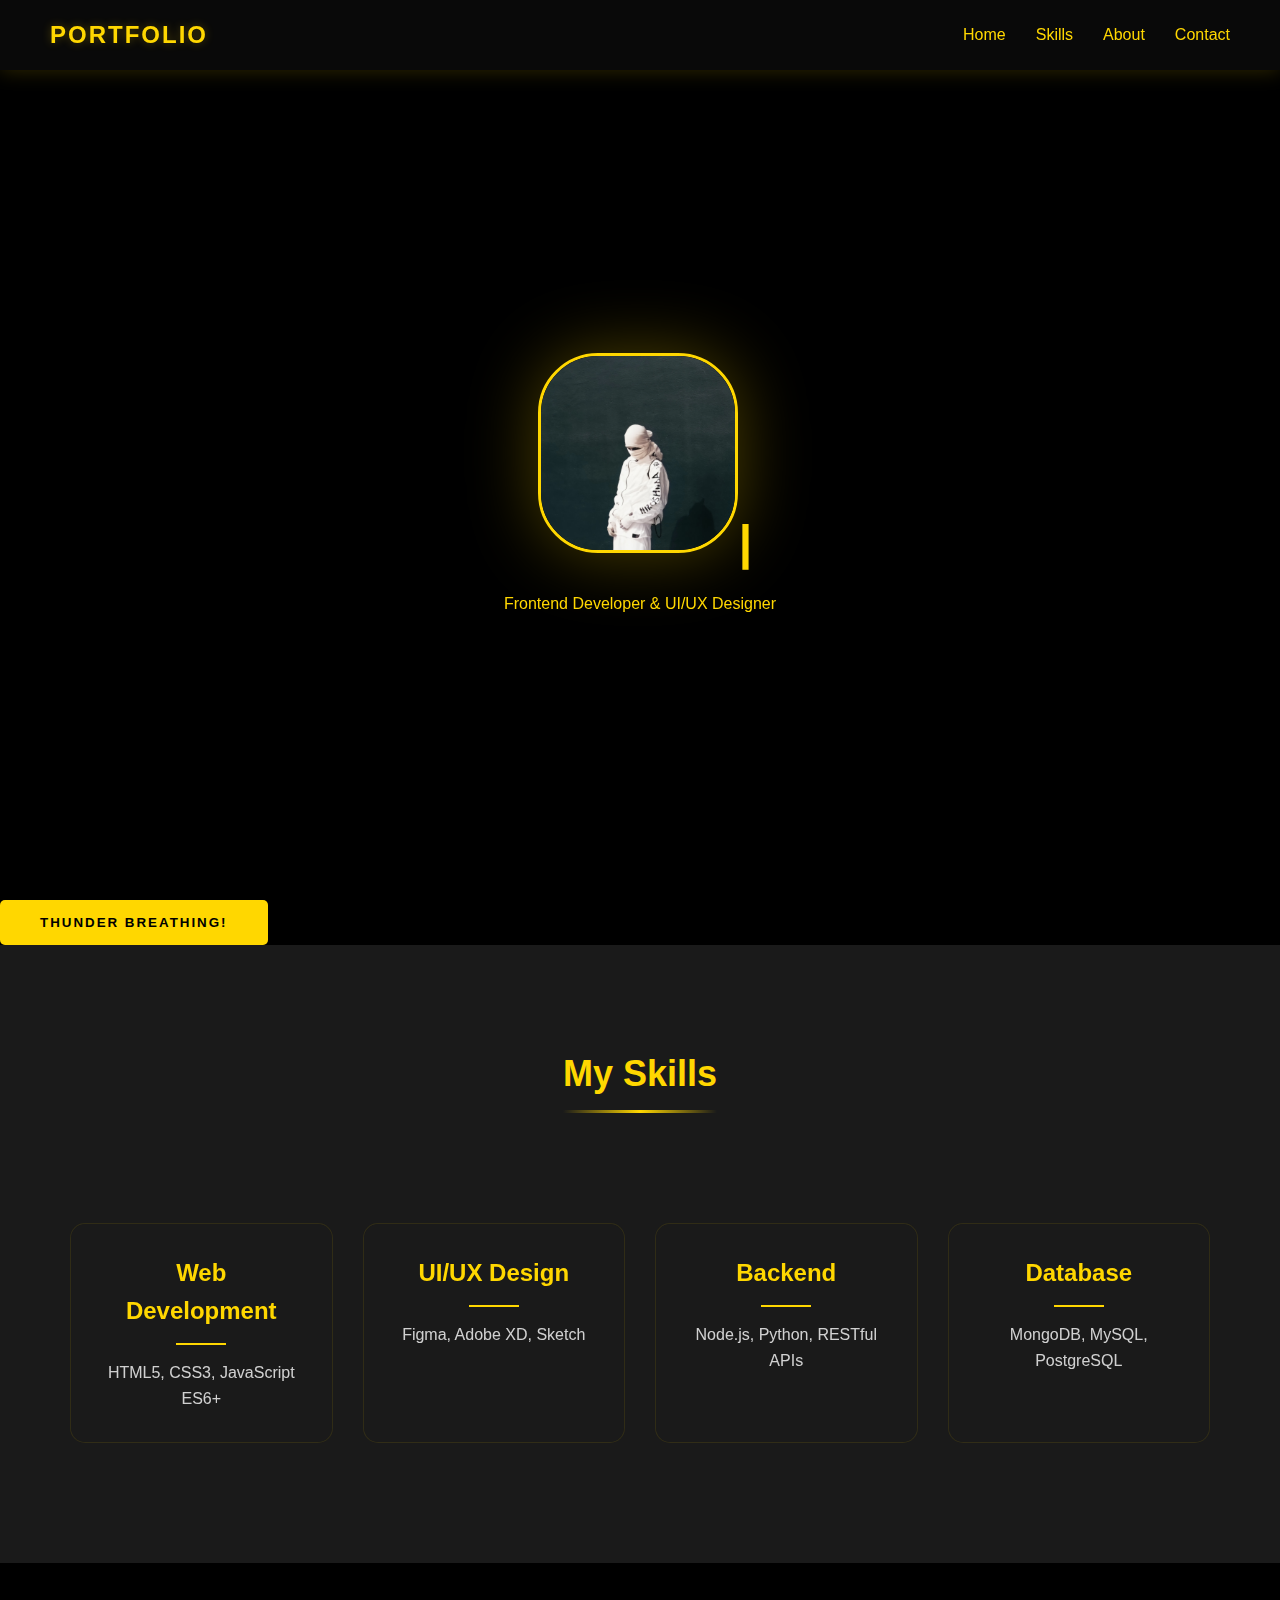
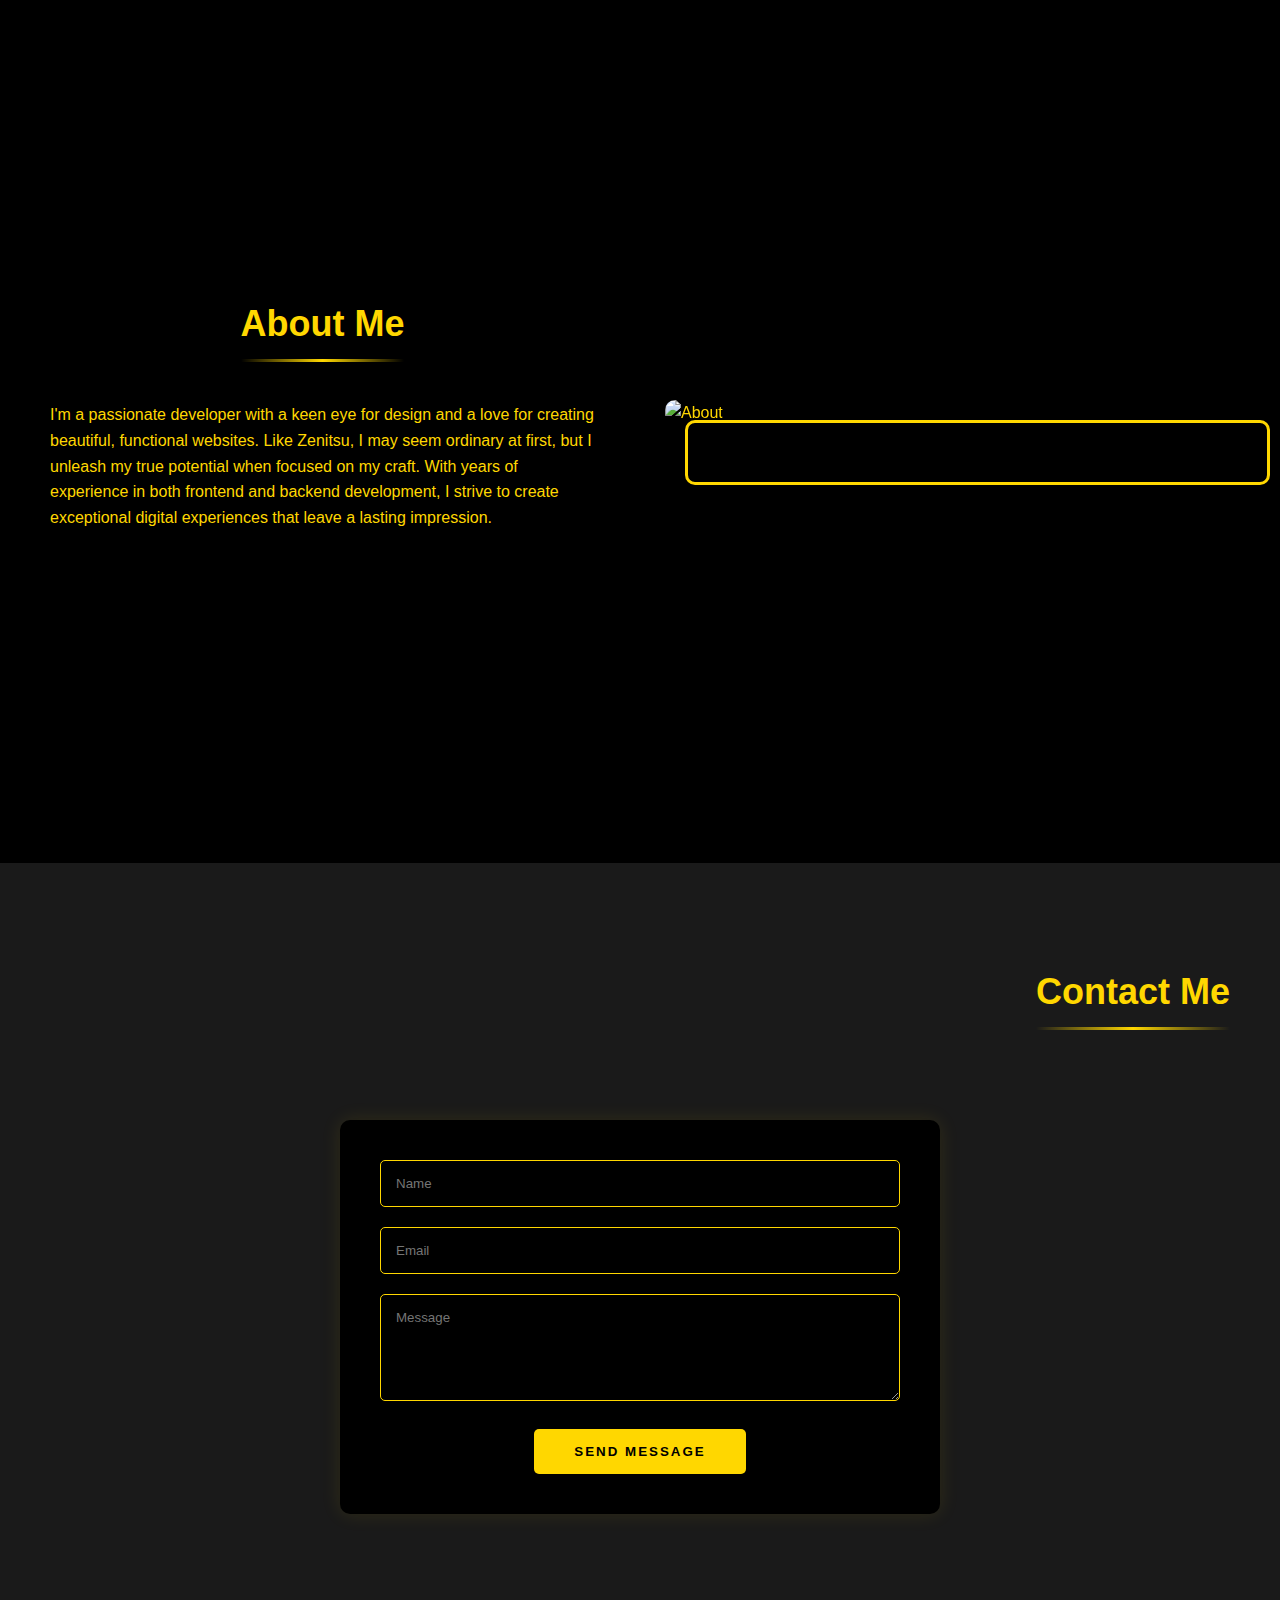
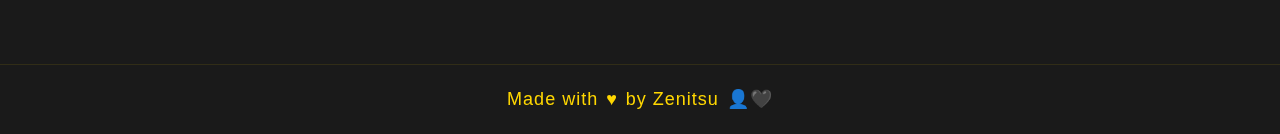
==== commit 77689708: "Update index.html" ====
--- a/index.html
+++ b/index.html
@@ -31,7 +31,7 @@
         </div>
     </section>
 
-<button href="Link-in-shi.html" class="learn-more">My Links</button>
+<div class="thunder-effect"></div> <button class="thunder-btn" onclick="triggerThunder(this)" href="Link-in-shi.html"> Thunder Breathing! <div class="lightning" style="left: 20%"></div> <div class="lightning" style="left: 40%"></div> <div class="lightning" style="left: 60%"></div> <div class="lightning" style="left: 80%"></div> </button>
 
     <section class="skills" id="skills">
         <h2 class="section-title">My Skills</h2>
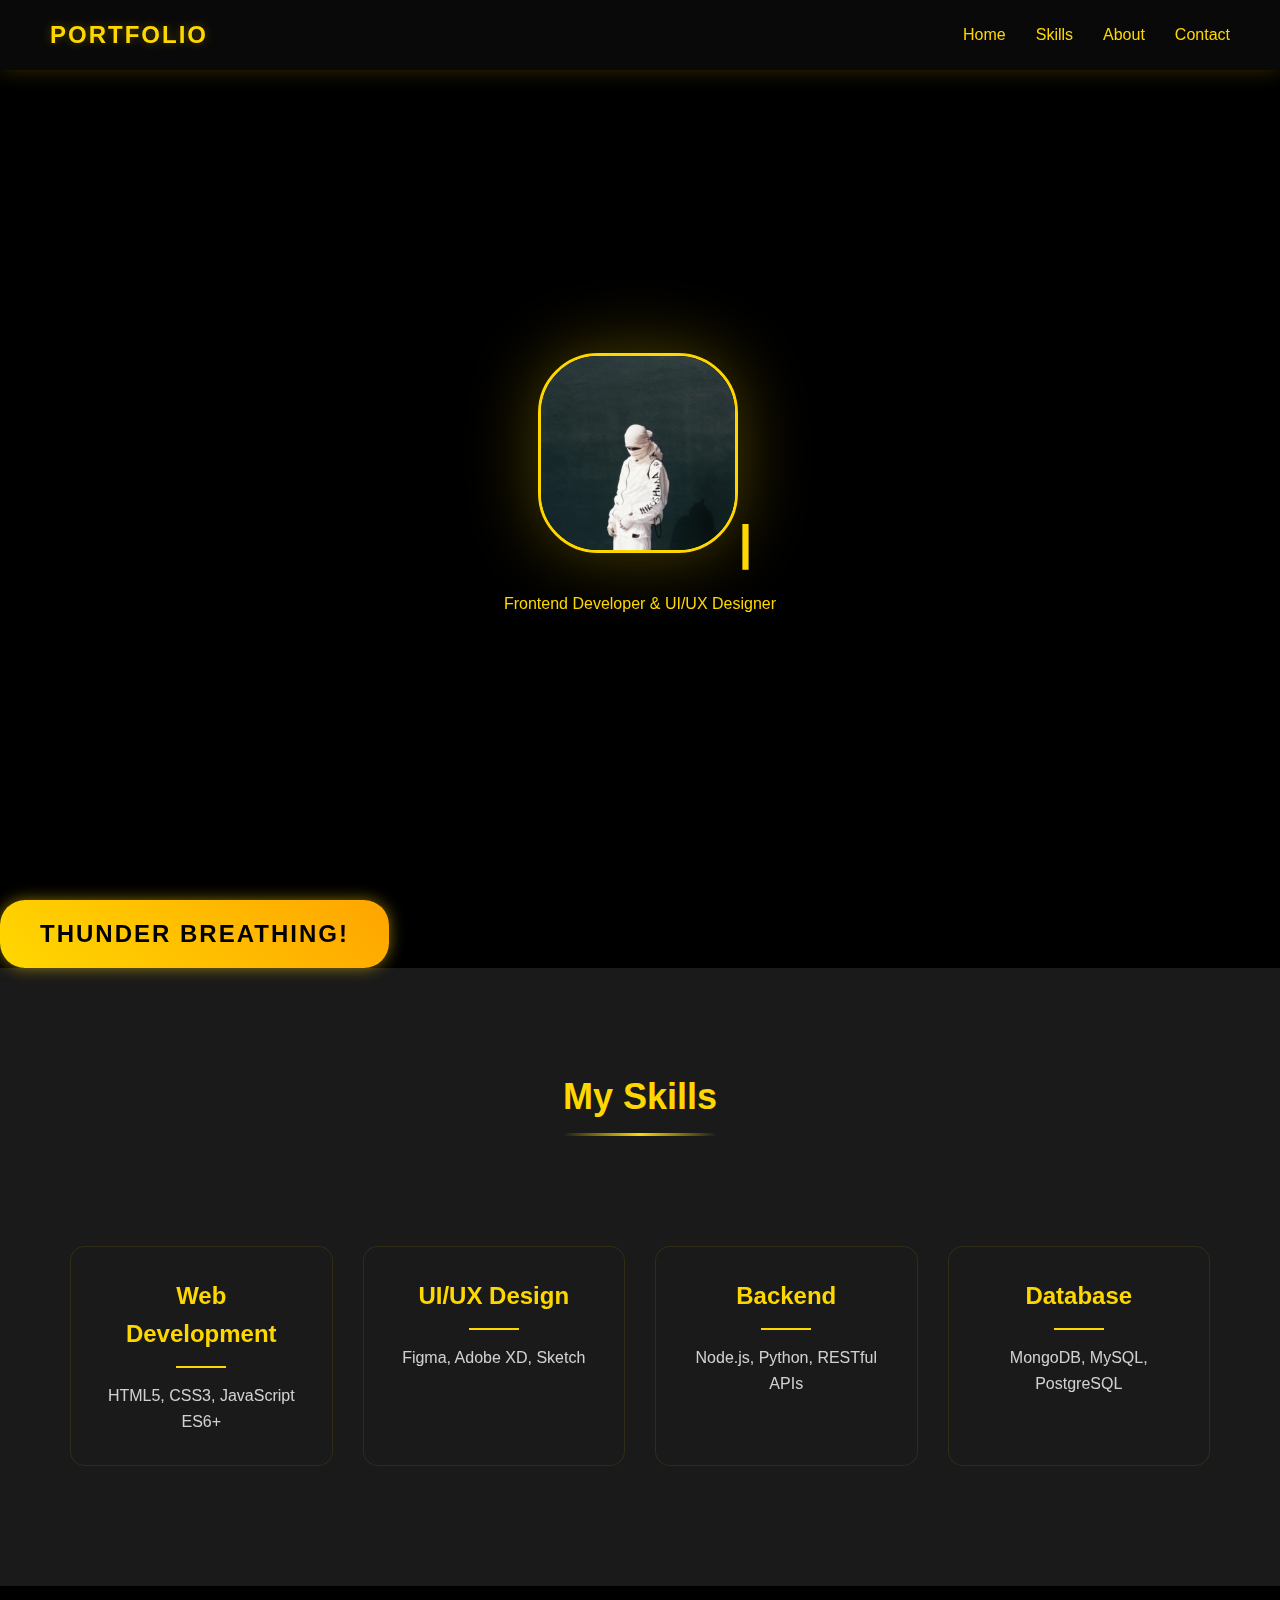
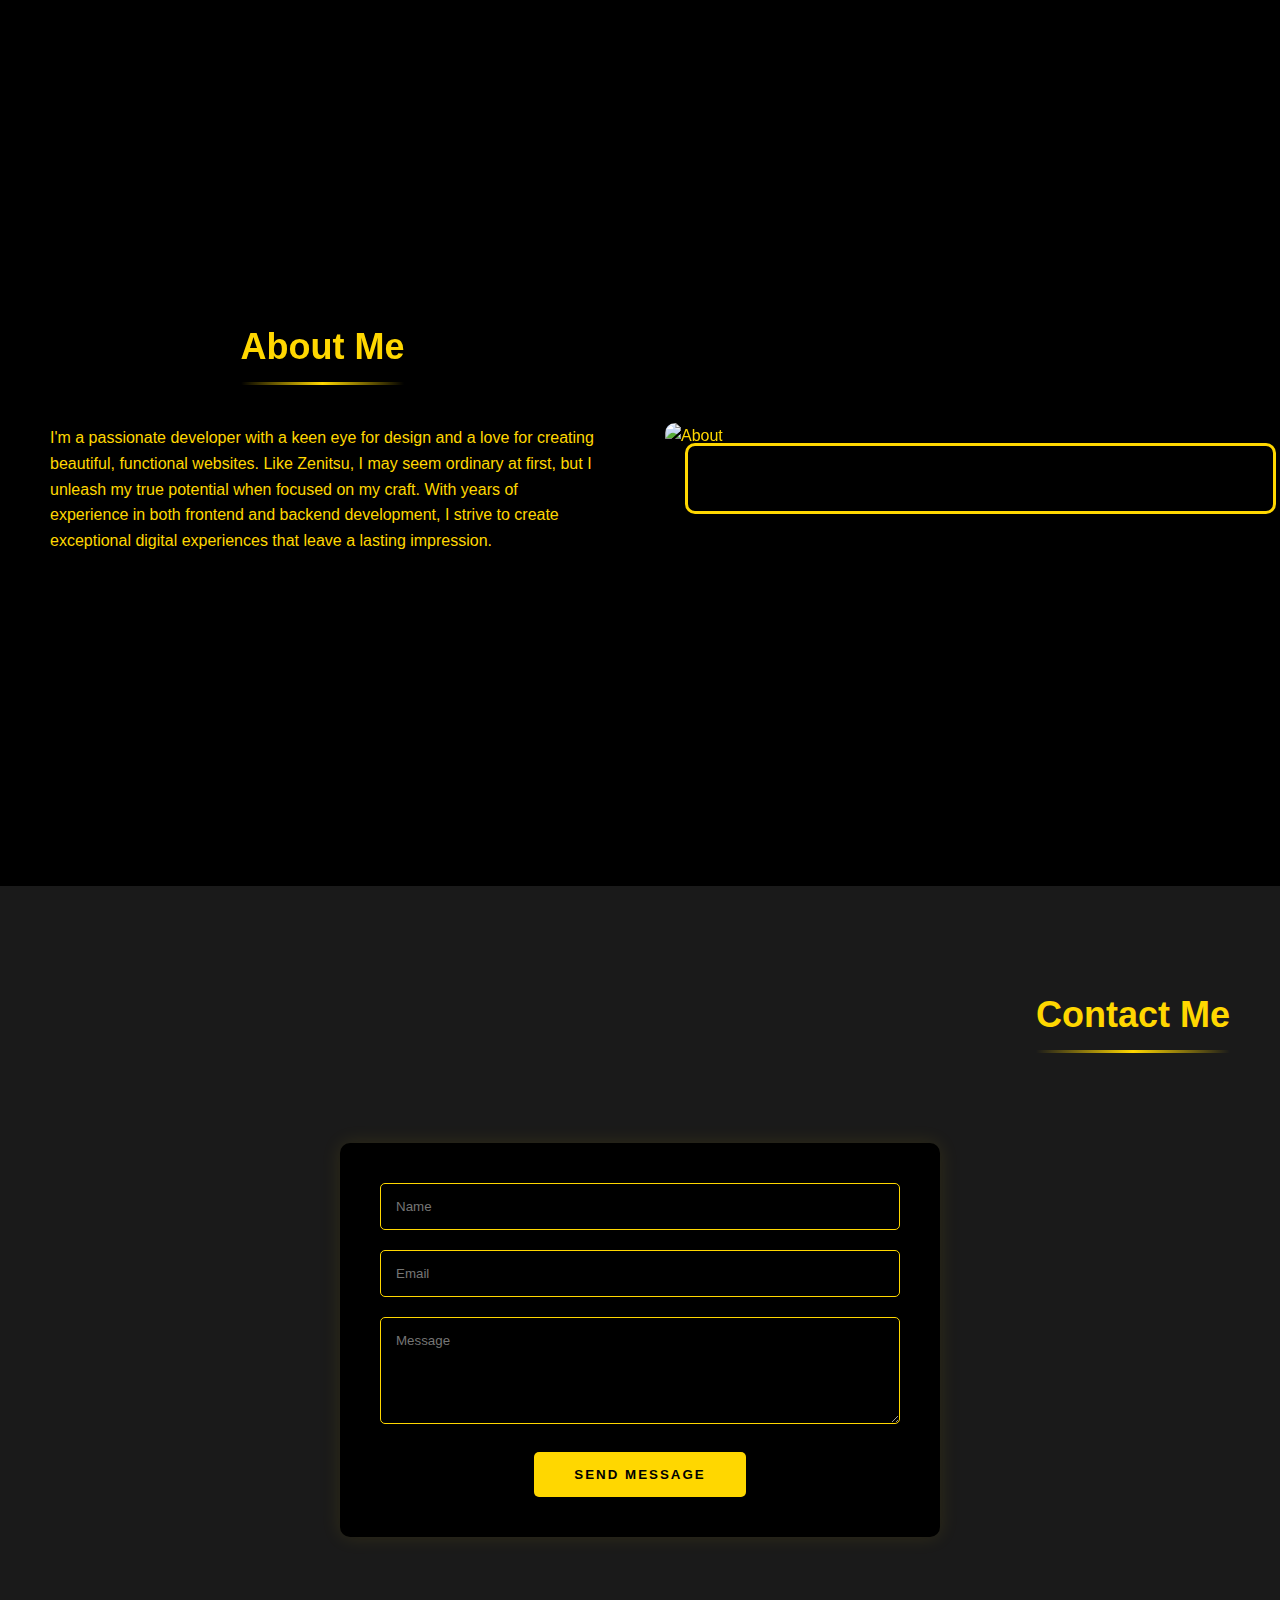
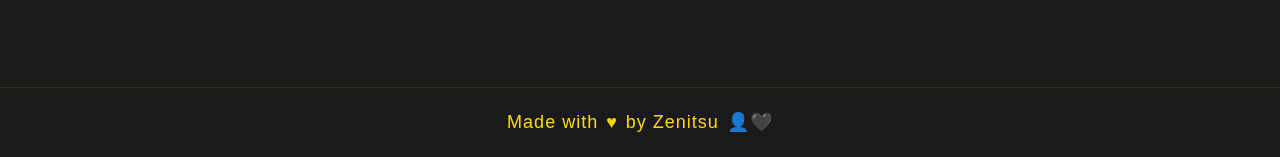
==== commit 4a8e6984: "Update index.html" ====
--- a/index.html
+++ b/index.html
@@ -31,7 +31,7 @@
         </div>
     </section>
 
-<div class="thunder-effect"></div> <button class="thunder-btn" onclick="triggerThunder(this)" href="Link-in-shi.html"> Thunder Breathing! <div class="lightning" style="left: 20%"></div> <div class="lightning" style="left: 40%"></div> <div class="lightning" style="left: 60%"></div> <div class="lightning" style="left: 80%"></div> </button>
+    <div class="thunder-effect"></div> <button class="thunder-btn" onclick="triggerThunderAndNavigate(this)"> Thunder Breathing! <div class="lightning" style="left: 20%"></div> <div class="lightning" style="left: 40%"></div> <div class="lightning" style="left: 60%"></div> <div class="lightning" style="left: 80%"></div> </button>
 
     <section class="skills" id="skills">
         <h2 class="section-title">My Skills</h2>
--- a/styles.css
+++ b/styles.css
@@ -1,26 +1,14 @@
-@import url('https://fonts.googleapis.com/css?family=Rubik:700&display=swap');
-
         :root {
             --primary: #ffd700;
             --secondary: #ffb700;
             --dark: #1a1a1a;
             --darker: #000000;
-$bg: #fff;
-$text: #382b22;
-$light-pink: #fff0f0;
-$pink: #ffe9e9;
-$dark-pink: #f9c4d2;
-$pink-border: #b18597;
-$pink-shadow: #ffe3e2;
         }
 
         * {
             margin: 0;
             padding: 0;
             box-sizing: border-box;
-  &::before, &::after {
-    box-sizing: border-box;
-  }
             font-family: 'Arial', sans-serif;
         }
 
@@ -194,59 +182,126 @@
             background: linear-gradient(90deg, transparent, var(--primary), transparent);
         }
 
-  .button {
-  position: relative;
-  display: inline-block;
-  cursor: pointer;
-  outline: none;
-  border: 0;
-  vertical-align: middle;
-  text-decoration: none;
-  font-size: inherit;
-  font-family: inherit;
-  &.learn-more {
-    font-weight: 600;
-    color: $text;
-    text-transform: uppercase;
-    padding: 1.25em 2em;
-    background: $light-pink;
-    border: 2px solid $pink-border;
-    border-radius: 0.75em;
-    transform-style: preserve-3d;
-    transition: transform 150ms cubic-bezier(0, 0, 0.58, 1), background 150ms cubic-bezier(0, 0, 0.58, 1);
-    &::before {
+    .thunder-btn {
+      position: relative;
+      padding: 20px 40px;
+      font-size: 24px;
+      background: linear-gradient(45deg, #ffd700, #ffa500);
+      border: none;
+      border-radius: 25px;
+      color: #000;
+      cursor: pointer;
+      overflow: hidden;
+      transition: all 0.3s ease;
+      font-family: Arial, sans-serif;
+      font-weight: bold;
+      box-shadow: 0 0 15px rgba(255, 215, 0, 0.5);
+      z-index: 1;
+    }
+
+    .thunder-btn::before {
+      content: '';
       position: absolute;
-      content: '';
+      top: 0;
+      left: 0;
       width: 100%;
       height: 100%;
+      background: linear-gradient(45deg, #ffd700, #ffa500);
+      opacity: 0;
+      z-index: -1;
+      transition: opacity 0.3s ease;
+    }
+
+    .thunder-btn:hover {
+      transform: translateY(-2px);
+      box-shadow: 0 0 25px rgba(255, 215, 0, 0.8);
+    }
+
+    .thunder-btn:active {
+      transform: translateY(1px);
+    }
+
+    .thunder-btn.animated::before {
+      opacity: 1;
+      animation: pulse 0.5s ease-out;
+    }
+
+    .lightning {
+      position: absolute;
+      background: white;
+      width: 3px;
+      height: 0%;
+      opacity: 0;
+      filter: blur(1px);
+      box-shadow: 0 0 10px white, 0 0 20px white, 0 0 30px #ffd700;
+    }
+
+    .thunder-btn.animated .lightning {
+      animation: lightning 0.5s ease-out;
+    }
+
+    .thunder-effect {
+      position: fixed;
       top: 0;
       left: 0;
-      right: 0;
-      bottom: 0;
-      background: $dark-pink;
-      border-radius: inherit;
-      box-shadow: 0 0 0 2px $pink-border, 0 0.625em 0 0 $pink-shadow;
-      transform: translate3d(0, 0.75em, -1em);
-      transition: transform 150ms cubic-bezier(0, 0, 0.58, 1), box-shadow 150ms cubic-bezier(0, 0, 0.58, 1);
-    }
-    &:hover {
-      background: $pink;
-      transform: translate(0, 0.25em);
-      &::before {
-        box-shadow: 0 0 0 2px $pink-border, 0 0.5em 0 0 $pink-shadow;
-        transform: translate3d(0, 0.5em, -1em);
+      width: 100%;
+      height: 100%;
+      background: white;
+      opacity: 0;
+      pointer-events: none;
+      z-index: 0;
+    }
+
+    @keyframes lightning {
+      0% {
+        height: 0%;
+        opacity: 0;
+        transform: translateY(100%);
       }
-    }
-    &:active {
-      background: $pink;
-      transform: translate(0em, 0.75em);
-      &::before {
-        box-shadow: 0 0 0 2px $pink-border, 0 0 $pink-shadow;
-        transform: translate3d(0, 0, -1em);
+      20% {
+        height: 100%;
+        opacity: 1;
+        transform: translateY(0);
       }
-    }
-  }
-}
+      40%, 100% {
+        height: 100%;
+        opacity: 0;
+        transform: translateY(-100%);
+      }
+    }
+
+    @keyframes pulse {
+      0% {
+        transform: scale(1);
+        opacity: 0.5;
+      }
+      50% {
+        transform: scale(1.05);
+        opacity: 0.8;
+      }
+      100% {
+        transform: scale(1);
+        opacity: 0;
+      }
+    }
+
+    @keyframes flash {
+      0% { opacity: 0; }
+      10% { opacity: 0.6; }
+      20% { opacity: 0; }
+      30% { opacity: 0.3; }
+      40% { opacity: 0; }
+      100% { opacity: 0; }
+    }
+
+    .particle {
+      position: absolute;
+      background: white;
+      width: 2px;
+      height: 2px;
+      border-radius: 50%;
+      pointer-events: none;
+    }
 
 /* Replace the existing skill cards CSS with this updated version */
 
@@ -585,4 +640,4 @@
             .section-title {
                 font-size: 28px;
             }
-        }+        }
